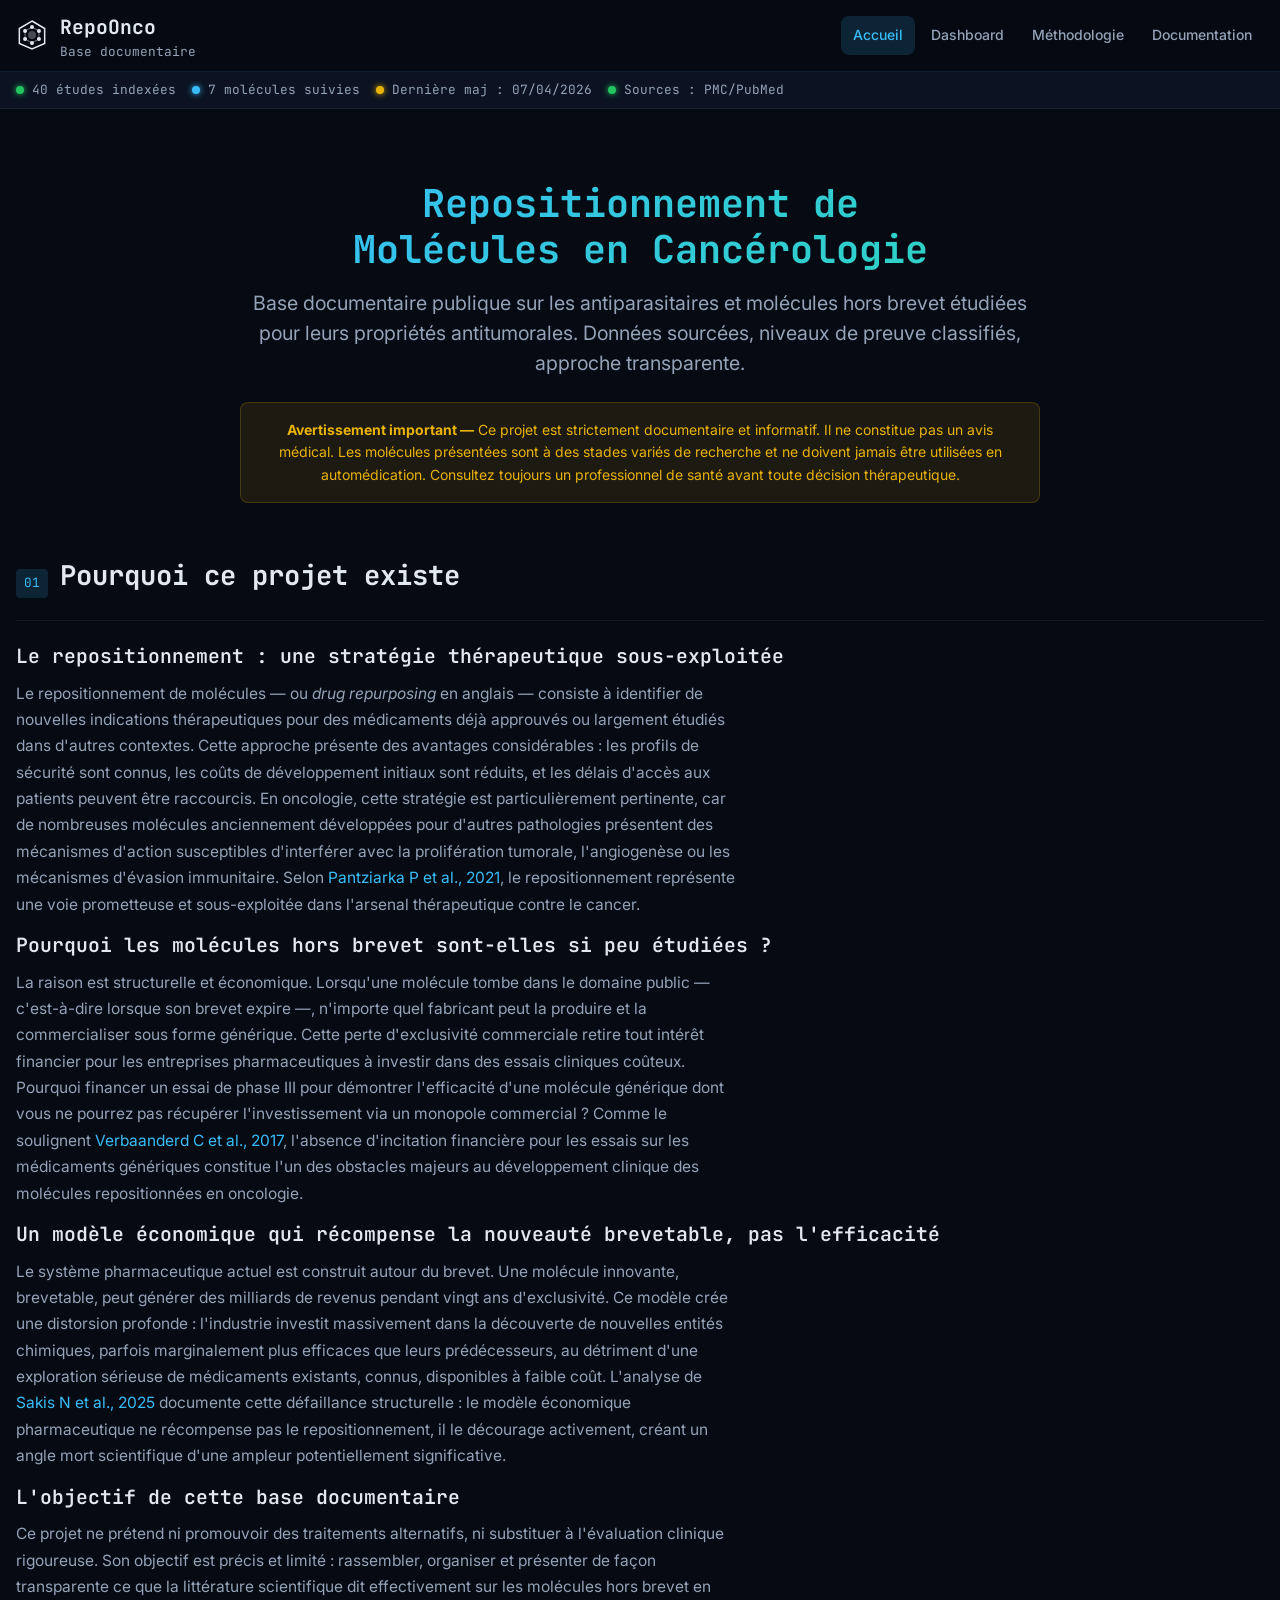
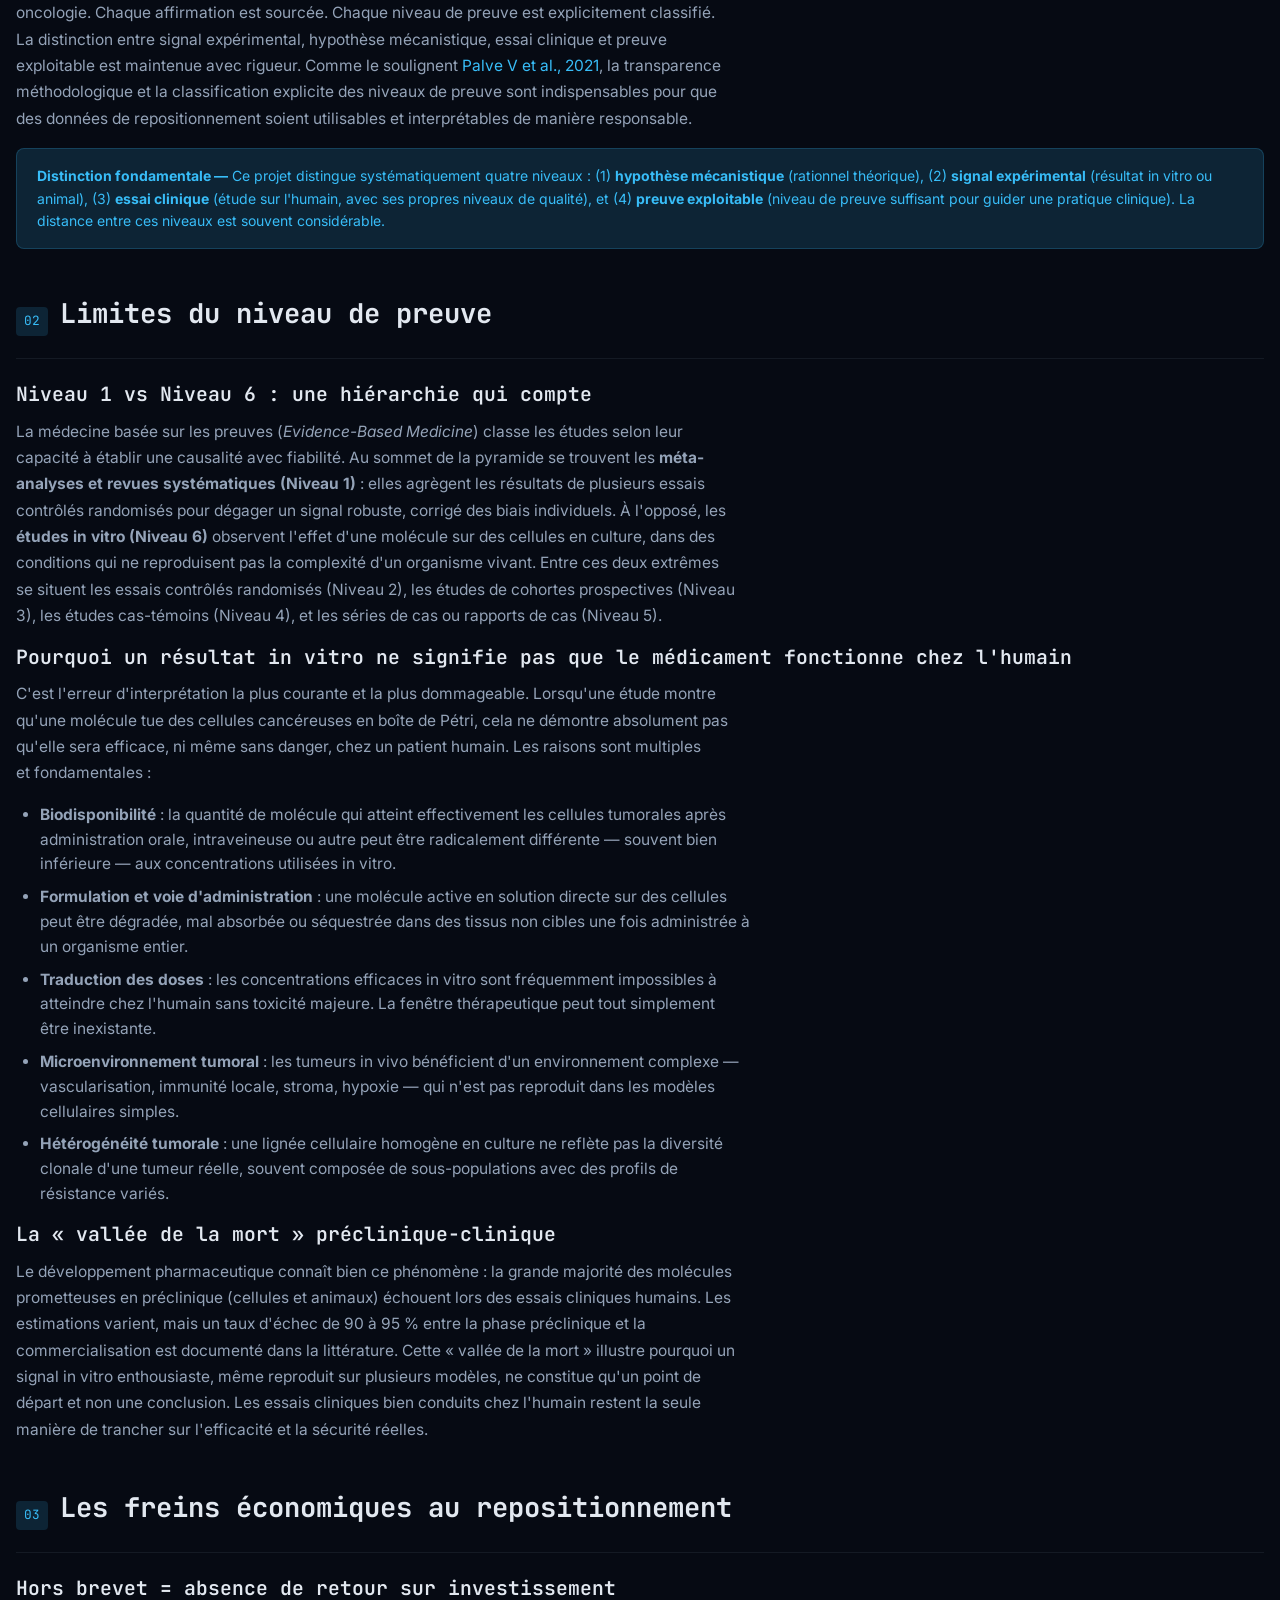
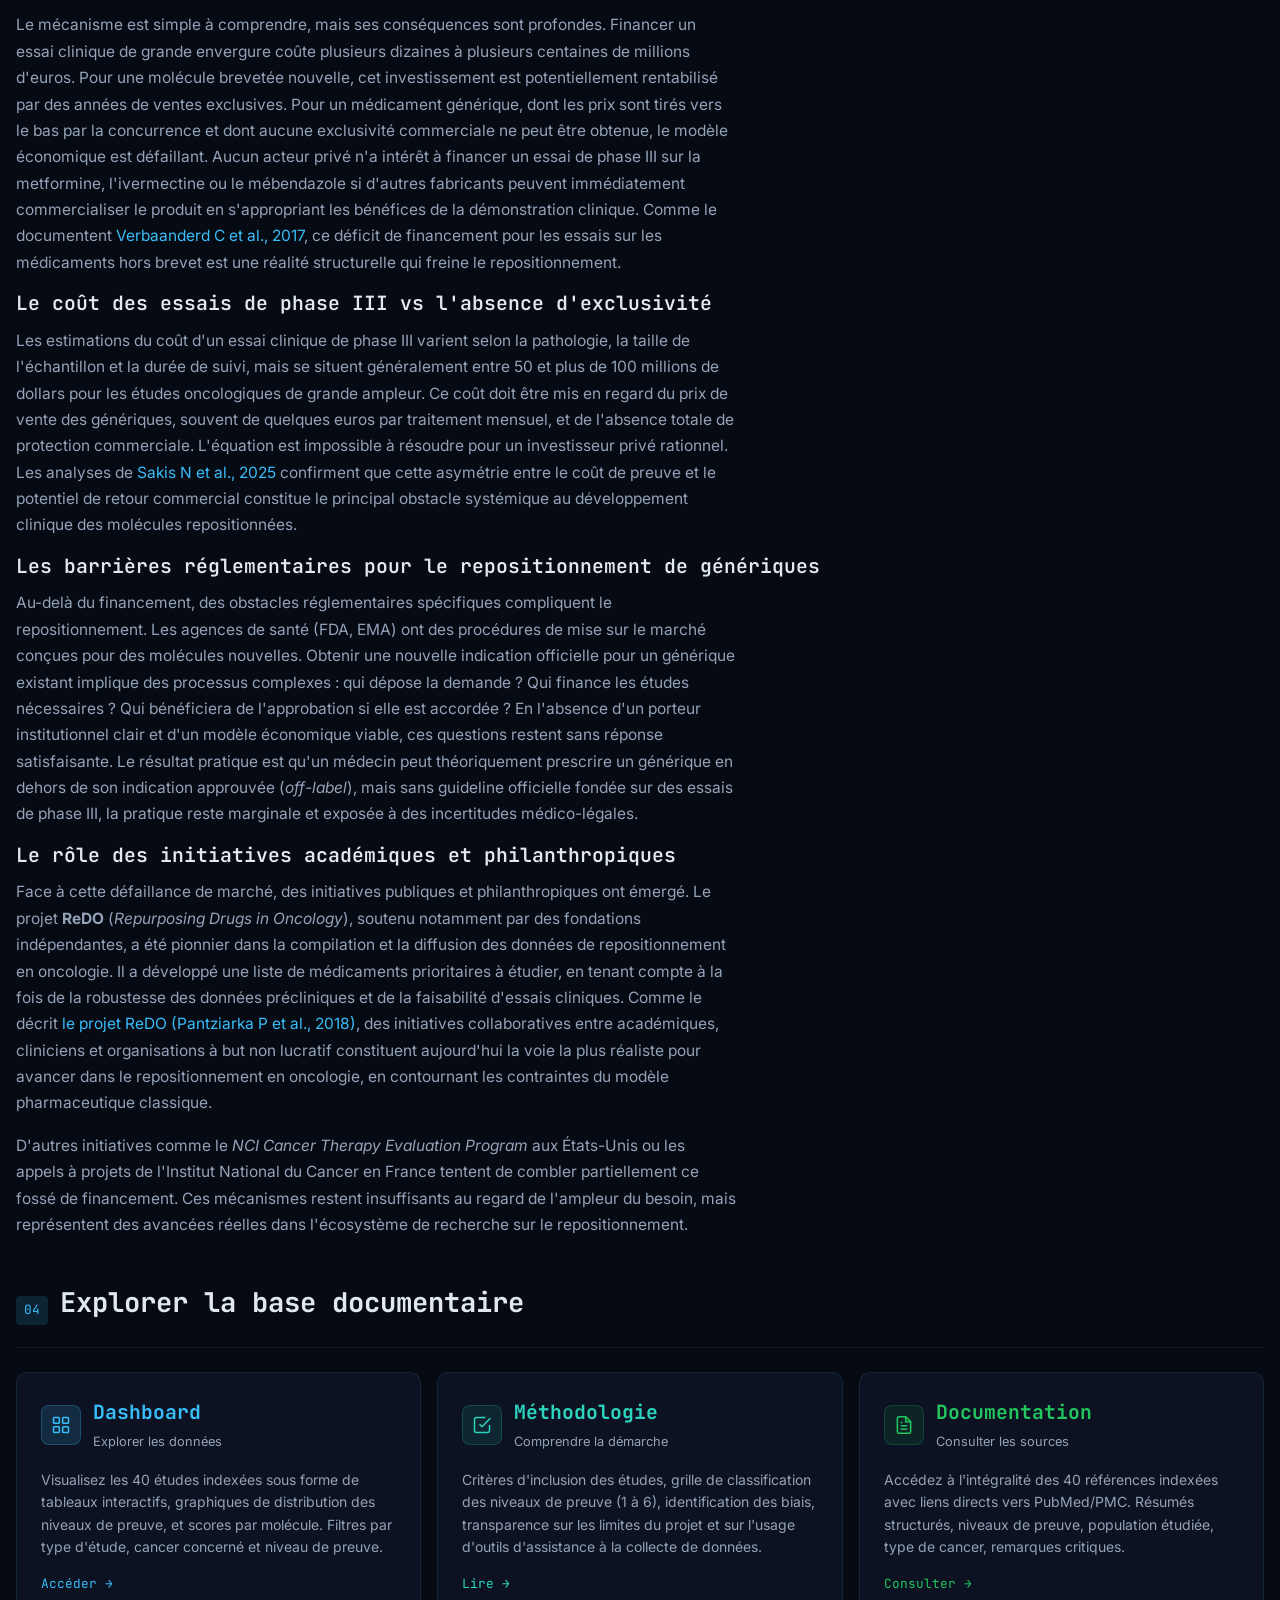
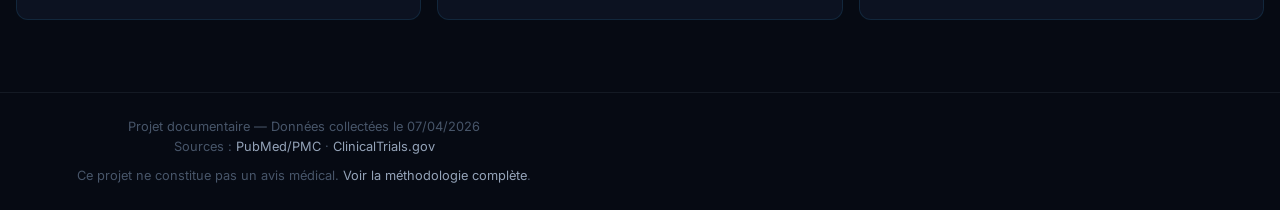
==== index.html @ 8868d4cf "v1.0.0 - Premier déploiement dashboard RepoOnco" ====
<!DOCTYPE html>
<html lang="fr" data-theme="dark">
<head>
  <meta charset="UTF-8" />
  <meta name="viewport" content="width=device-width, initial-scale=1.0" />
  <meta name="description" content="Base documentaire publique sur le repositionnement de molécules en cancérologie. Antiparasitaires et molécules hors brevet étudiées pour leurs propriétés antitumorales. Données sourcées, niveaux de preuve classifiés." />
  <meta name="robots" content="index, follow" />
  <title>RepoOnco — Repositionnement de Molécules en Cancérologie</title>
  <link rel="icon" type="image/svg+xml" href="./assets/img/favicon.svg">
    <link rel="stylesheet" href="./assets/css/style.css" />
</head>
<body>
<div class="site-wrapper">

  <!-- ============================================================
       HEADER
  ============================================================ -->
  <header class="site-header">
    <div class="header-inner">
      <a href="./index.html" class="site-logo">
        <!-- SVG logo: molecule/hexagon icon -->
        <svg width="32" height="32" viewBox="0 0 32 32" fill="none" xmlns="http://www.w3.org/2000/svg" aria-label="Logo Étude Repositionnement">
          <path d="M16 2L28.66 9.5V24.5L16 30L3.34 24.5V9.5L16 2Z" stroke="currentColor" stroke-width="1.5" fill="none"/>
          <circle cx="16" cy="16" r="4" fill="currentColor" opacity="0.3"/>
          <circle cx="16" cy="8" r="2" fill="currentColor"/>
          <circle cx="22.93" cy="12" r="2" fill="currentColor"/>
          <circle cx="22.93" cy="20" r="2" fill="currentColor"/>
          <circle cx="16" cy="24" r="2" fill="currentColor"/>
          <circle cx="9.07" cy="20" r="2" fill="currentColor"/>
          <circle cx="9.07" cy="12" r="2" fill="currentColor"/>
          <line x1="16" y1="8" x2="22.93" y2="12" stroke="currentColor" stroke-width="1" opacity="0.5"/>
          <line x1="22.93" y1="12" x2="22.93" y2="20" stroke="currentColor" stroke-width="1" opacity="0.5"/>
          <line x1="22.93" y1="20" x2="16" y2="24" stroke="currentColor" stroke-width="1" opacity="0.5"/>
          <line x1="16" y1="24" x2="9.07" y2="20" stroke="currentColor" stroke-width="1" opacity="0.5"/>
          <line x1="9.07" y1="20" x2="9.07" y2="12" stroke="currentColor" stroke-width="1" opacity="0.5"/>
          <line x1="9.07" y1="12" x2="16" y2="8" stroke="currentColor" stroke-width="1" opacity="0.5"/>
        </svg>
        <span>RepoOnco<span class="logo-sub">Base documentaire</span></span>
      </a>
      <button class="nav-toggle" aria-label="Menu" onclick="document.querySelector('.nav-links').classList.toggle('open')">
        <svg width="24" height="24" viewBox="0 0 24 24" fill="none" stroke="currentColor" stroke-width="2"><path d="M3 12h18M3 6h18M3 18h18"/></svg>
      </button>
      <nav>
        <ul class="nav-links">
          <li><a href="./index.html" class="active">Accueil</a></li>
          <li><a href="./dashboard.html">Dashboard</a></li>
          <li><a href="./methode.html">Méthodologie</a></li>
          <li><a href="./documentation.html">Documentation</a></li>
        </ul>
      </nav>
    </div>
  </header>

  <!-- ============================================================
       STATUS BAR
  ============================================================ -->
  <div class="status-bar">
    <div class="status-item"><span class="status-dot green"></span> 40 études indexées</div>
    <div class="status-item"><span class="status-dot blue"></span> 7 molécules suivies</div>
    <div class="status-item"><span class="status-dot yellow"></span> Dernière maj : 07/04/2026</div>
    <div class="status-item"><span class="status-dot green"></span> Sources : PMC/PubMed</div>
  </div>

  <!-- ============================================================
       MAIN CONTENT
  ============================================================ -->
  <main class="main-content">

    <!-- HERO SECTION -->
    <section class="intro-hero">
      <h1>Repositionnement de Molécules en Cancérologie</h1>
      <p class="subtitle">
        Base documentaire publique sur les antiparasitaires et molécules hors brevet étudiées pour leurs propriétés antitumorales. Données sourcées, niveaux de preuve classifiés, approche transparente.
      </p>

      <div class="alert-box warning">
        <strong>Avertissement important —</strong> Ce projet est strictement documentaire et informatif. Il ne constitue pas un avis médical. Les molécules présentées sont à des stades variés de recherche et ne doivent jamais être utilisées en automédication. Consultez toujours un professionnel de santé avant toute décision thérapeutique.
      </div>
    </section>

    <!-- ============================================================
         SECTION 1 — Pourquoi ce projet existe
    ============================================================ -->
    <section class="content-section" id="pourquoi">
      <div class="section-header">
        <span class="section-tag">01</span>
        <h2>Pourquoi ce projet existe</h2>
      </div>

      <h3>Le repositionnement : une stratégie thérapeutique sous-exploitée</h3>
      <p>
        Le repositionnement de molécules — ou <em>drug repurposing</em> en anglais — consiste à identifier de nouvelles indications thérapeutiques pour des médicaments déjà approuvés ou largement étudiés dans d'autres contextes. Cette approche présente des avantages considérables&nbsp;: les profils de sécurité sont connus, les coûts de développement initiaux sont réduits, et les délais d'accès aux patients peuvent être raccourcis. En oncologie, cette stratégie est particulièrement pertinente, car de nombreuses molécules anciennement développées pour d'autres pathologies présentent des mécanismes d'action susceptibles d'interférer avec la prolifération tumorale, l'angiogenèse ou les mécanismes d'évasion immunitaire. Selon <a href="https://pubmed.ncbi.nlm.nih.gov/31982510/" target="_blank" rel="noopener noreferrer">Pantziarka P et al., 2021</a>, le repositionnement représente une voie prometteuse et sous-exploitée dans l'arsenal thérapeutique contre le cancer.
      </p>

      <h3>Pourquoi les molécules hors brevet sont-elles si peu étudiées ?</h3>
      <p>
        La raison est structurelle et économique. Lorsqu'une molécule tombe dans le domaine public — c'est-à-dire lorsque son brevet expire —, n'importe quel fabricant peut la produire et la commercialiser sous forme générique. Cette perte d'exclusivité commerciale retire tout intérêt financier pour les entreprises pharmaceutiques à investir dans des essais cliniques coûteux. Pourquoi financer un essai de phase III pour démontrer l'efficacité d'une molécule générique dont vous ne pourrez pas récupérer l'investissement via un monopole commercial&nbsp;? Comme le soulignent <a href="https://pubmed.ncbi.nlm.nih.gov/28780930/" target="_blank" rel="noopener noreferrer">Verbaanderd C et al., 2017</a>, l'absence d'incitation financière pour les essais sur les médicaments génériques constitue l'un des obstacles majeurs au développement clinique des molécules repositionnées en oncologie.
      </p>

      <h3>Un modèle économique qui récompense la nouveauté brevetable, pas l'efficacité</h3>
      <p>
        Le système pharmaceutique actuel est construit autour du brevet. Une molécule innovante, brevetable, peut générer des milliards de revenus pendant vingt ans d'exclusivité. Ce modèle crée une distorsion profonde&nbsp;: l'industrie investit massivement dans la découverte de nouvelles entités chimiques, parfois marginalement plus efficaces que leurs prédécesseurs, au détriment d'une exploration sérieuse de médicaments existants, connus, disponibles à faible coût. L'analyse de <a href="https://pubmed.ncbi.nlm.nih.gov/40842013/" target="_blank" rel="noopener noreferrer">Sakis N et al., 2025</a> documente cette défaillance structurelle&nbsp;: le modèle économique pharmaceutique ne récompense pas le repositionnement, il le décourage activement, créant un angle mort scientifique d'une ampleur potentiellement significative.
      </p>

      <h3>L'objectif de cette base documentaire</h3>
      <p>
        Ce projet ne prétend ni promouvoir des traitements alternatifs, ni substituer à l'évaluation clinique rigoureuse. Son objectif est précis et limité&nbsp;: rassembler, organiser et présenter de façon transparente ce que la littérature scientifique dit effectivement sur les molécules hors brevet en oncologie. Chaque affirmation est sourcée. Chaque niveau de preuve est explicitement classifié. La distinction entre signal expérimental, hypothèse mécanistique, essai clinique et preuve exploitable est maintenue avec rigueur. Comme le soulignent <a href="https://pubmed.ncbi.nlm.nih.gov/32044472/" target="_blank" rel="noopener noreferrer">Palve V et al., 2021</a>, la transparence méthodologique et la classification explicite des niveaux de preuve sont indispensables pour que des données de repositionnement soient utilisables et interprétables de manière responsable.
      </p>

      <div class="alert-box info">
        <strong>Distinction fondamentale —</strong> Ce projet distingue systématiquement quatre niveaux&nbsp;: (1) <strong>hypothèse mécanistique</strong> (rationnel théorique), (2) <strong>signal expérimental</strong> (résultat in vitro ou animal), (3) <strong>essai clinique</strong> (étude sur l'humain, avec ses propres niveaux de qualité), et (4) <strong>preuve exploitable</strong> (niveau de preuve suffisant pour guider une pratique clinique). La distance entre ces niveaux est souvent considérable.
      </div>
    </section>

    <!-- ============================================================
         SECTION 2 — Limites du niveau de preuve
    ============================================================ -->
    <section class="content-section" id="niveaux-preuve">
      <div class="section-header">
        <span class="section-tag">02</span>
        <h2>Limites du niveau de preuve</h2>
      </div>

      <h3>Niveau 1 vs Niveau 6 : une hiérarchie qui compte</h3>
      <p>
        La médecine basée sur les preuves (<em>Evidence-Based Medicine</em>) classe les études selon leur capacité à établir une causalité avec fiabilité. Au sommet de la pyramide se trouvent les <strong>méta-analyses et revues systématiques (Niveau 1)</strong>&nbsp;: elles agrègent les résultats de plusieurs essais contrôlés randomisés pour dégager un signal robuste, corrigé des biais individuels. À l'opposé, les <strong>études in vitro (Niveau 6)</strong> observent l'effet d'une molécule sur des cellules en culture, dans des conditions qui ne reproduisent pas la complexité d'un organisme vivant. Entre ces deux extrêmes se situent les essais contrôlés randomisés (Niveau 2), les études de cohortes prospectives (Niveau 3), les études cas-témoins (Niveau 4), et les séries de cas ou rapports de cas (Niveau 5).
      </p>

      <h3>Pourquoi un résultat in vitro ne signifie pas que le médicament fonctionne chez l'humain</h3>
      <p>
        C'est l'erreur d'interprétation la plus courante et la plus dommageable. Lorsqu'une étude montre qu'une molécule tue des cellules cancéreuses en boîte de Pétri, cela ne démontre absolument pas qu'elle sera efficace, ni même sans danger, chez un patient humain. Les raisons sont multiples et fondamentales&nbsp;:
      </p>
      <ul>
        <li><strong>Biodisponibilité</strong>&nbsp;: la quantité de molécule qui atteint effectivement les cellules tumorales après administration orale, intraveineuse ou autre peut être radicalement différente — souvent bien inférieure — aux concentrations utilisées in vitro.</li>
        <li><strong>Formulation et voie d'administration</strong>&nbsp;: une molécule active en solution directe sur des cellules peut être dégradée, mal absorbée ou séquestrée dans des tissus non cibles une fois administrée à un organisme entier.</li>
        <li><strong>Traduction des doses</strong>&nbsp;: les concentrations efficaces in vitro sont fréquemment impossibles à atteindre chez l'humain sans toxicité majeure. La fenêtre thérapeutique peut tout simplement être inexistante.</li>
        <li><strong>Microenvironnement tumoral</strong>&nbsp;: les tumeurs in vivo bénéficient d'un environnement complexe — vascularisation, immunité locale, stroma, hypoxie — qui n'est pas reproduit dans les modèles cellulaires simples.</li>
        <li><strong>Hétérogénéité tumorale</strong>&nbsp;: une lignée cellulaire homogène en culture ne reflète pas la diversité clonale d'une tumeur réelle, souvent composée de sous-populations avec des profils de résistance variés.</li>
      </ul>

      <h3>La « vallée de la mort » préclinique-clinique</h3>
      <p>
        Le développement pharmaceutique connaît bien ce phénomène&nbsp;: la grande majorité des molécules prometteuses en préclinique (cellules et animaux) échouent lors des essais cliniques humains. Les estimations varient, mais un taux d'échec de 90 à 95&nbsp;% entre la phase préclinique et la commercialisation est documenté dans la littérature. Cette « vallée de la mort » illustre pourquoi un signal in vitro enthousiaste, même reproduit sur plusieurs modèles, ne constitue qu'un point de départ et non une conclusion. Les essais cliniques bien conduits chez l'humain restent la seule manière de trancher sur l'efficacité et la sécurité réelles.
      </p>
    </section>

    <!-- ============================================================
         SECTION 3 — Freins économiques au repositionnement
    ============================================================ -->
    <section class="content-section" id="freins-economiques">
      <div class="section-header">
        <span class="section-tag">03</span>
        <h2>Les freins économiques au repositionnement</h2>
      </div>

      <h3>Hors brevet = absence de retour sur investissement</h3>
      <p>
        Le mécanisme est simple à comprendre, mais ses conséquences sont profondes. Financer un essai clinique de grande envergure coûte plusieurs dizaines à plusieurs centaines de millions d'euros. Pour une molécule brevetée nouvelle, cet investissement est potentiellement rentabilisé par des années de ventes exclusives. Pour un médicament générique, dont les prix sont tirés vers le bas par la concurrence et dont aucune exclusivité commerciale ne peut être obtenue, le modèle économique est défaillant. Aucun acteur privé n'a intérêt à financer un essai de phase III sur la metformine, l'ivermectine ou le mébendazole si d'autres fabricants peuvent immédiatement commercialiser le produit en s'appropriant les bénéfices de la démonstration clinique. Comme le documentent <a href="https://pubmed.ncbi.nlm.nih.gov/28780930/" target="_blank" rel="noopener noreferrer">Verbaanderd C et al., 2017</a>, ce déficit de financement pour les essais sur les médicaments hors brevet est une réalité structurelle qui freine le repositionnement.
      </p>

      <h3>Le coût des essais de phase III vs l'absence d'exclusivité</h3>
      <p>
        Les estimations du coût d'un essai clinique de phase III varient selon la pathologie, la taille de l'échantillon et la durée de suivi, mais se situent généralement entre 50 et plus de 100 millions de dollars pour les études oncologiques de grande ampleur. Ce coût doit être mis en regard du prix de vente des génériques, souvent de quelques euros par traitement mensuel, et de l'absence totale de protection commerciale. L'équation est impossible à résoudre pour un investisseur privé rationnel. Les analyses de <a href="https://pubmed.ncbi.nlm.nih.gov/40842013/" target="_blank" rel="noopener noreferrer">Sakis N et al., 2025</a> confirment que cette asymétrie entre le coût de preuve et le potentiel de retour commercial constitue le principal obstacle systémique au développement clinique des molécules repositionnées.
      </p>

      <h3>Les barrières réglementaires pour le repositionnement de génériques</h3>
      <p>
        Au-delà du financement, des obstacles réglementaires spécifiques compliquent le repositionnement. Les agences de santé (FDA, EMA) ont des procédures de mise sur le marché conçues pour des molécules nouvelles. Obtenir une nouvelle indication officielle pour un générique existant implique des processus complexes&nbsp;: qui dépose la demande&nbsp;? Qui finance les études nécessaires&nbsp;? Qui bénéficiera de l'approbation si elle est accordée&nbsp;? En l'absence d'un porteur institutionnel clair et d'un modèle économique viable, ces questions restent sans réponse satisfaisante. Le résultat pratique est qu'un médecin peut théoriquement prescrire un générique en dehors de son indication approuvée (<em>off-label</em>), mais sans guideline officielle fondée sur des essais de phase III, la pratique reste marginale et exposée à des incertitudes médico-légales.
      </p>

      <h3>Le rôle des initiatives académiques et philanthropiques</h3>
      <p>
        Face à cette défaillance de marché, des initiatives publiques et philanthropiques ont émergé. Le projet <strong>ReDO</strong> (<em>Repurposing Drugs in Oncology</em>), soutenu notamment par des fondations indépendantes, a été pionnier dans la compilation et la diffusion des données de repositionnement en oncologie. Il a développé une liste de médicaments prioritaires à étudier, en tenant compte à la fois de la robustesse des données précliniques et de la faisabilité d'essais cliniques. Comme le décrit <a href="https://pubmed.ncbi.nlm.nih.gov/29225688/" target="_blank" rel="noopener noreferrer">le projet ReDO (Pantziarka P et al., 2018)</a>, des initiatives collaboratives entre académiques, cliniciens et organisations à but non lucratif constituent aujourd'hui la voie la plus réaliste pour avancer dans le repositionnement en oncologie, en contournant les contraintes du modèle pharmaceutique classique.
      </p>

      <p>
        D'autres initiatives comme le <em>NCI Cancer Therapy Evaluation Program</em> aux États-Unis ou les appels à projets de l'Institut National du Cancer en France tentent de combler partiellement ce fossé de financement. Ces mécanismes restent insuffisants au regard de l'ampleur du besoin, mais représentent des avancées réelles dans l'écosystème de recherche sur le repositionnement.
      </p>
    </section>

    <!-- ============================================================
         SECTION 4 — Navigation cards
    ============================================================ -->
    <section class="content-section" id="navigation">
      <div class="section-header">
        <span class="section-tag">04</span>
        <h2>Explorer la base documentaire</h2>
      </div>

      <div class="card-grid">

        <!-- Card : Dashboard -->
        <a href="./dashboard.html" class="card" style="text-decoration: none; display: block;">
          <div style="display: flex; align-items: center; gap: var(--space-3); margin-bottom: var(--space-4);">
            <div style="width: 40px; height: 40px; border-radius: var(--radius-md); background: var(--color-primary-glow); border: 1px solid var(--color-border-strong); display: flex; align-items: center; justify-content: center; flex-shrink: 0;">
              <svg width="20" height="20" viewBox="0 0 24 24" fill="none" stroke="var(--color-primary)" stroke-width="1.8" aria-hidden="true">
                <rect x="3" y="3" width="7" height="7" rx="1"/><rect x="14" y="3" width="7" height="7" rx="1"/><rect x="3" y="14" width="7" height="7" rx="1"/><rect x="14" y="14" width="7" height="7" rx="1"/>
              </svg>
            </div>
            <div>
              <div class="mol-name text-primary" style="font-size: var(--text-lg);">Dashboard</div>
              <div class="mol-class">Explorer les données</div>
            </div>
          </div>
          <p style="color: var(--color-text-muted); font-size: var(--text-sm); line-height: 1.6; max-width: none;">
            Visualisez les 40 études indexées sous forme de tableaux interactifs, graphiques de distribution des niveaux de preuve, et scores par molécule. Filtres par type d'étude, cancer concerné et niveau de preuve.
          </p>
          <div style="margin-top: var(--space-4); font-family: var(--font-display); font-size: var(--text-xs); color: var(--color-primary);">
            Accéder →
          </div>
        </a>

        <!-- Card : Méthodologie -->
        <a href="./methode.html" class="card" style="text-decoration: none; display: block;">
          <div style="display: flex; align-items: center; gap: var(--space-3); margin-bottom: var(--space-4);">
            <div style="width: 40px; height: 40px; border-radius: var(--radius-md); background: var(--color-teal-bg); border: 1px solid rgba(45,212,191,0.2); display: flex; align-items: center; justify-content: center; flex-shrink: 0;">
              <svg width="20" height="20" viewBox="0 0 24 24" fill="none" stroke="var(--color-teal)" stroke-width="1.8" aria-hidden="true">
                <path d="M9 11l3 3L22 4"/><path d="M21 12v7a2 2 0 01-2 2H5a2 2 0 01-2-2V5a2 2 0 012-2h11"/>
              </svg>
            </div>
            <div>
              <div class="mol-name" style="font-size: var(--text-lg); color: var(--color-teal);">Méthodologie</div>
              <div class="mol-class">Comprendre la démarche</div>
            </div>
          </div>
          <p style="color: var(--color-text-muted); font-size: var(--text-sm); line-height: 1.6; max-width: none;">
            Critères d'inclusion des études, grille de classification des niveaux de preuve (1 à 6), identification des biais, transparence sur les limites du projet et sur l'usage d'outils d'assistance à la collecte de données.
          </p>
          <div style="margin-top: var(--space-4); font-family: var(--font-display); font-size: var(--text-xs); color: var(--color-teal);">
            Lire →
          </div>
        </a>

        <!-- Card : Documentation -->
        <a href="./documentation.html" class="card" style="text-decoration: none; display: block;">
          <div style="display: flex; align-items: center; gap: var(--space-3); margin-bottom: var(--space-4);">
            <div style="width: 40px; height: 40px; border-radius: var(--radius-md); background: var(--color-success-bg); border: 1px solid rgba(34,197,94,0.2); display: flex; align-items: center; justify-content: center; flex-shrink: 0;">
              <svg width="20" height="20" viewBox="0 0 24 24" fill="none" stroke="var(--color-success)" stroke-width="1.8" aria-hidden="true">
                <path d="M14 2H6a2 2 0 00-2 2v16a2 2 0 002 2h12a2 2 0 002-2V8z"/><polyline points="14 2 14 8 20 8"/><line x1="16" y1="13" x2="8" y2="13"/><line x1="16" y1="17" x2="8" y2="17"/><polyline points="10 9 9 9 8 9"/>
              </svg>
            </div>
            <div>
              <div class="mol-name" style="font-size: var(--text-lg); color: var(--color-success);">Documentation</div>
              <div class="mol-class">Consulter les sources</div>
            </div>
          </div>
          <p style="color: var(--color-text-muted); font-size: var(--text-sm); line-height: 1.6; max-width: none;">
            Accédez à l'intégralité des 40 références indexées avec liens directs vers PubMed/PMC. Résumés structurés, niveaux de preuve, population étudiée, type de cancer, remarques critiques.
          </p>
          <div style="margin-top: var(--space-4); font-family: var(--font-display); font-size: var(--text-xs); color: var(--color-success);">
            Consulter →
          </div>
        </a>

      </div>
    </section>

  </main>

  <!-- ============================================================
       FOOTER
  ============================================================ -->
  <footer class="site-footer">
    <p>Projet documentaire — Données collectées le 07/04/2026</p>
    <p>Sources : <a href="https://pubmed.ncbi.nlm.nih.gov/" target="_blank" rel="noopener noreferrer">PubMed/PMC</a> · <a href="https://clinicaltrials.gov/" target="_blank" rel="noopener noreferrer">ClinicalTrials.gov</a></p>
    <p style="margin-top: var(--space-2);">Ce projet ne constitue pas un avis médical. <a href="./methode.html">Voir la méthodologie complète</a>.</p>
  </footer>

</div><!-- /.site-wrapper -->
</body>
</html>
---- assets/css/style.css ----
/* ============================================================
   ÉTUDE REPOSITIONNEMENT — SOC/NOC Dashboard Theme
   Design: Dark infrastructure monitoring aesthetic
   ============================================================ */

/* --- Fonts --- */
@import url('https://fonts.googleapis.com/css2?family=JetBrains+Mono:wght@400;500;700&family=Inter:wght@300;400;500;600;700&display=swap');

/* --- Design Tokens --- */
:root {
  /* Typography */
  --font-display: 'JetBrains Mono', 'Courier New', monospace;
  --font-body: 'Inter', 'Helvetica Neue', sans-serif;
  --text-xs: clamp(0.7rem, 0.65rem + 0.25vw, 0.8rem);
  --text-sm: clamp(0.8rem, 0.75rem + 0.25vw, 0.875rem);
  --text-base: clamp(0.875rem, 0.85rem + 0.15vw, 1rem);
  --text-lg: clamp(1rem, 0.95rem + 0.35vw, 1.25rem);
  --text-xl: clamp(1.25rem, 1.1rem + 0.75vw, 1.75rem);
  --text-2xl: clamp(1.5rem, 1.2rem + 1.5vw, 2.5rem);

  /* Spacing (4px system) */
  --space-1: 0.25rem;
  --space-2: 0.5rem;
  --space-3: 0.75rem;
  --space-4: 1rem;
  --space-5: 1.25rem;
  --space-6: 1.5rem;
  --space-8: 2rem;
  --space-10: 2.5rem;
  --space-12: 3rem;
  --space-16: 4rem;
  --space-20: 5rem;

  /* SOC/NOC Colors */
  --color-bg: #060a13;
  --color-surface: #0c1221;
  --color-surface-2: #111a2e;
  --color-surface-3: #162033;
  --color-border: rgba(56, 189, 248, 0.12);
  --color-border-strong: rgba(56, 189, 248, 0.25);
  --color-divider: rgba(148, 163, 184, 0.1);

  /* Text */
  --color-text: #e2e8f0;
  --color-text-muted: #94a3b8;
  --color-text-faint: #475569;
  --color-text-inverse: #0f172a;

  /* Status Colors */
  --color-primary: #38bdf8;
  --color-primary-hover: #7dd3fc;
  --color-primary-glow: rgba(56, 189, 248, 0.15);
  --color-success: #22c55e;
  --color-success-bg: rgba(34, 197, 94, 0.1);
  --color-warning: #eab308;
  --color-warning-bg: rgba(234, 179, 8, 0.1);
  --color-danger: #ef4444;
  --color-danger-bg: rgba(239, 68, 68, 0.1);
  --color-orange: #f97316;
  --color-orange-bg: rgba(249, 115, 22, 0.1);
  --color-purple: #a78bfa;
  --color-purple-bg: rgba(167, 139, 250, 0.1);
  --color-teal: #2dd4bf;
  --color-teal-bg: rgba(45, 212, 191, 0.1);

  /* Radius */
  --radius-sm: 0.25rem;
  --radius-md: 0.5rem;
  --radius-lg: 0.75rem;

  /* Transitions */
  --transition: 180ms cubic-bezier(0.16, 1, 0.3, 1);

  /* Shadows */
  --shadow-sm: 0 1px 3px rgba(0,0,0,0.3);
  --shadow-md: 0 4px 12px rgba(0,0,0,0.4);
  --shadow-lg: 0 12px 32px rgba(0,0,0,0.5);
  --shadow-glow: 0 0 20px rgba(56, 189, 248, 0.08);

  /* Content widths */
  --content-narrow: 640px;
  --content-default: 960px;
  --content-wide: 1280px;
}

/* --- Reset --- */
*, *::before, *::after { box-sizing: border-box; margin: 0; padding: 0; }

html {
  -webkit-font-smoothing: antialiased;
  -moz-osx-font-smoothing: grayscale;
  text-rendering: optimizeLegibility;
  scroll-behavior: smooth;
  scroll-padding-top: var(--space-16);
}

body {
  min-height: 100dvh;
  line-height: 1.6;
  font-family: var(--font-body);
  font-size: var(--text-base);
  color: var(--color-text);
  background-color: var(--color-bg);
}

img, picture, video, canvas, svg { display: block; max-width: 100%; height: auto; }
input, button, textarea, select { font: inherit; color: inherit; }
h1, h2, h3, h4, h5, h6 { text-wrap: balance; line-height: 1.2; }
p, li, figcaption { text-wrap: pretty; max-width: 72ch; }
button { cursor: pointer; background: none; border: none; }
table { border-collapse: collapse; width: 100%; }
a { color: var(--color-primary); text-decoration: none; transition: color var(--transition); }
a:hover { color: var(--color-primary-hover); }

::selection {
  background: rgba(56, 189, 248, 0.25);
  color: var(--color-text);
}

:focus-visible {
  outline: 2px solid var(--color-primary);
  outline-offset: 3px;
  border-radius: var(--radius-sm);
}

@media (prefers-reduced-motion: reduce) {
  *, *::before, *::after {
    animation-duration: 0.01ms !important;
    transition-duration: 0.01ms !important;
    scroll-behavior: auto !important;
  }
}

/* --- Layout --- */
.site-wrapper {
  display: flex;
  flex-direction: column;
  min-height: 100dvh;
}

.main-content {
  flex: 1;
  padding: var(--space-6) var(--space-4);
  max-width: var(--content-wide);
  margin: 0 auto;
  width: 100%;
}

/* --- Header / Nav --- */
.site-header {
  position: sticky;
  top: 0;
  z-index: 100;
  background: rgba(6, 10, 19, 0.92);
  backdrop-filter: blur(12px);
  border-bottom: 1px solid var(--color-border);
  padding: var(--space-3) var(--space-4);
}

.header-inner {
  max-width: var(--content-wide);
  margin: 0 auto;
  display: flex;
  align-items: center;
  justify-content: space-between;
  gap: var(--space-4);
}

.site-logo {
  display: flex;
  align-items: center;
  gap: var(--space-3);
  font-family: var(--font-display);
  font-size: var(--text-lg);
  font-weight: 700;
  color: var(--color-text);
  text-decoration: none;
}

.site-logo svg { flex-shrink: 0; }

.site-logo .logo-sub {
  font-size: var(--text-xs);
  font-weight: 400;
  color: var(--color-text-muted);
  display: block;
  line-height: 1.2;
}

.nav-links {
  display: flex;
  gap: var(--space-1);
  list-style: none;
}

.nav-links a {
  display: flex;
  align-items: center;
  gap: var(--space-2);
  padding: var(--space-2) var(--space-3);
  border-radius: var(--radius-md);
  font-size: var(--text-sm);
  font-weight: 500;
  color: var(--color-text-muted);
  transition: all var(--transition);
  white-space: nowrap;
}

.nav-links a:hover,
.nav-links a.active {
  color: var(--color-text);
  background: var(--color-primary-glow);
}

.nav-links a.active {
  color: var(--color-primary);
}

/* Mobile nav */
.nav-toggle {
  display: none;
  padding: var(--space-2);
  color: var(--color-text-muted);
}

@media (max-width: 768px) {
  .nav-toggle { display: flex; }
  .nav-links {
    display: none;
    position: absolute;
    top: 100%;
    left: 0;
    right: 0;
    flex-direction: column;
    background: var(--color-surface);
    border-bottom: 1px solid var(--color-border);
    padding: var(--space-2);
  }
  .nav-links.open { display: flex; }
  .header-inner { flex-wrap: wrap; }
}

/* --- Status Bar --- */
.status-bar {
  display: flex;
  align-items: center;
  gap: var(--space-4);
  padding: var(--space-2) var(--space-4);
  background: var(--color-surface);
  border-bottom: 1px solid var(--color-divider);
  font-family: var(--font-display);
  font-size: var(--text-xs);
  color: var(--color-text-muted);
  overflow-x: auto;
}

.status-bar .status-item {
  display: flex;
  align-items: center;
  gap: var(--space-2);
  white-space: nowrap;
}

.status-dot {
  width: 8px;
  height: 8px;
  border-radius: 50%;
  flex-shrink: 0;
}

.status-dot.green { background: var(--color-success); box-shadow: 0 0 6px var(--color-success); }
.status-dot.yellow { background: var(--color-warning); box-shadow: 0 0 6px var(--color-warning); }
.status-dot.red { background: var(--color-danger); box-shadow: 0 0 6px var(--color-danger); }
.status-dot.blue { background: var(--color-primary); box-shadow: 0 0 6px var(--color-primary); }

/* --- KPI Cards --- */
.kpi-grid {
  display: grid;
  grid-template-columns: repeat(auto-fit, minmax(200px, 1fr));
  gap: var(--space-4);
  margin-bottom: var(--space-8);
}

.kpi-card {
  background: var(--color-surface);
  border: 1px solid var(--color-border);
  border-radius: var(--radius-lg);
  padding: var(--space-5);
  position: relative;
  overflow: hidden;
  transition: border-color var(--transition), box-shadow var(--transition);
}

.kpi-card:hover {
  border-color: var(--color-border-strong);
  box-shadow: var(--shadow-glow);
}

.kpi-label {
  font-size: var(--text-xs);
  font-weight: 500;
  color: var(--color-text-muted);
  text-transform: uppercase;
  letter-spacing: 0.05em;
  margin-bottom: var(--space-2);
}

.kpi-value {
  font-family: var(--font-display);
  font-size: var(--text-2xl);
  font-weight: 700;
  font-variant-numeric: tabular-nums lining-nums;
  line-height: 1;
  margin-bottom: var(--space-2);
}

.kpi-sub {
  font-size: var(--text-xs);
  color: var(--color-text-faint);
}

.kpi-card .kpi-icon {
  position: absolute;
  top: var(--space-4);
  right: var(--space-4);
  opacity: 0.15;
}

/* --- Section Headers --- */
.section-header {
  display: flex;
  align-items: center;
  gap: var(--space-3);
  margin-bottom: var(--space-6);
  padding-bottom: var(--space-3);
  border-bottom: 1px solid var(--color-divider);
}

.section-header h2 {
  font-family: var(--font-display);
  font-size: var(--text-lg);
  font-weight: 700;
  color: var(--color-text);
}

.section-header .section-tag {
  font-family: var(--font-display);
  font-size: var(--text-xs);
  color: var(--color-primary);
  background: var(--color-primary-glow);
  padding: var(--space-1) var(--space-2);
  border-radius: var(--radius-sm);
}

/* --- Cards --- */
.card {
  background: var(--color-surface);
  border: 1px solid var(--color-border);
  border-radius: var(--radius-lg);
  padding: var(--space-6);
  transition: border-color var(--transition), box-shadow var(--transition);
}

.card:hover {
  border-color: var(--color-border-strong);
  box-shadow: var(--shadow-glow);
}

.card-grid {
  display: grid;
  grid-template-columns: repeat(auto-fit, minmax(340px, 1fr));
  gap: var(--space-4);
}

/* --- Evidence Level Badges --- */
.evidence-badge {
  display: inline-flex;
  align-items: center;
  gap: var(--space-1);
  font-family: var(--font-display);
  font-size: var(--text-xs);
  font-weight: 600;
  padding: var(--space-1) var(--space-2);
  border-radius: var(--radius-sm);
}

.evidence-1 { color: var(--color-success); background: var(--color-success-bg); }
.evidence-2 { color: var(--color-teal); background: var(--color-teal-bg); }
.evidence-3 { color: var(--color-primary); background: var(--color-primary-glow); }
.evidence-4 { color: var(--color-warning); background: var(--color-warning-bg); }
.evidence-5 { color: var(--color-orange); background: var(--color-orange-bg); }
.evidence-6 { color: var(--color-danger); background: var(--color-danger-bg); }

/* --- Score Bar --- */
.score-bar-container {
  width: 100%;
  height: 6px;
  background: var(--color-surface-3);
  border-radius: 3px;
  overflow: hidden;
  margin: var(--space-2) 0;
}

.score-bar {
  height: 100%;
  border-radius: 3px;
  transition: width 0.8s cubic-bezier(0.16, 1, 0.3, 1);
}

.score-high { background: linear-gradient(90deg, var(--color-success), var(--color-teal)); }
.score-mid { background: linear-gradient(90deg, var(--color-warning), var(--color-orange)); }
.score-low { background: linear-gradient(90deg, var(--color-orange), var(--color-danger)); }

/* --- Chart Containers --- */
.chart-container {
  background: var(--color-surface);
  border: 1px solid var(--color-border);
  border-radius: var(--radius-lg);
  padding: var(--space-6);
}

.chart-title {
  font-family: var(--font-display);
  font-size: var(--text-sm);
  font-weight: 600;
  color: var(--color-text);
  margin-bottom: var(--space-4);
  display: flex;
  align-items: center;
  gap: var(--space-2);
}

.chart-wrapper {
  position: relative;
  width: 100%;
}

.charts-grid {
  display: grid;
  grid-template-columns: repeat(auto-fit, minmax(400px, 1fr));
  gap: var(--space-4);
  margin-bottom: var(--space-8);
}

@media (max-width: 480px) {
  .charts-grid { grid-template-columns: 1fr; }
}

/* --- Tables --- */
.data-table {
  width: 100%;
  font-size: var(--text-sm);
}

.data-table thead {
  position: sticky;
  top: 0;
  z-index: 10;
}

.data-table th {
  font-family: var(--font-display);
  font-size: var(--text-xs);
  font-weight: 600;
  color: var(--color-text-muted);
  text-transform: uppercase;
  letter-spacing: 0.05em;
  text-align: left;
  padding: var(--space-3) var(--space-4);
  background: var(--color-surface-2);
  border-bottom: 1px solid var(--color-border);
  white-space: nowrap;
}

.data-table td {
  padding: var(--space-3) var(--space-4);
  border-bottom: 1px solid var(--color-divider);
  vertical-align: top;
}

.data-table tbody tr {
  transition: background var(--transition);
}

.data-table tbody tr:hover {
  background: var(--color-surface-2);
}

/* --- Molecule Cards --- */
.mol-card {
  background: var(--color-surface);
  border: 1px solid var(--color-border);
  border-radius: var(--radius-lg);
  padding: var(--space-6);
  transition: all var(--transition);
}

.mol-card:hover {
  border-color: var(--color-border-strong);
  box-shadow: var(--shadow-glow);
  transform: translateY(-2px);
}

.mol-header {
  display: flex;
  align-items: flex-start;
  justify-content: space-between;
  gap: var(--space-3);
  margin-bottom: var(--space-4);
}

.mol-name {
  font-family: var(--font-display);
  font-size: var(--text-lg);
  font-weight: 700;
}

.mol-class {
  font-size: var(--text-xs);
  color: var(--color-text-muted);
  margin-top: var(--space-1);
}

.mol-score {
  font-family: var(--font-display);
  font-size: var(--text-xl);
  font-weight: 700;
  font-variant-numeric: tabular-nums;
}

.mol-meta {
  display: grid;
  grid-template-columns: 1fr 1fr;
  gap: var(--space-2) var(--space-4);
  margin-bottom: var(--space-4);
  font-size: var(--text-xs);
}

.mol-meta dt {
  color: var(--color-text-faint);
  text-transform: uppercase;
  letter-spacing: 0.04em;
}

.mol-meta dd {
  color: var(--color-text-muted);
  font-weight: 500;
}

.mol-mechanisms {
  display: flex;
  flex-wrap: wrap;
  gap: var(--space-1);
  margin-bottom: var(--space-4);
}

.mechanism-tag {
  font-size: var(--text-xs);
  padding: 2px var(--space-2);
  border-radius: var(--radius-sm);
  background: var(--color-surface-3);
  color: var(--color-text-muted);
  border: 1px solid var(--color-divider);
}

/* --- Filter Bar --- */
.filter-bar {
  display: flex;
  flex-wrap: wrap;
  gap: var(--space-2);
  margin-bottom: var(--space-6);
  padding: var(--space-3) var(--space-4);
  background: var(--color-surface);
  border: 1px solid var(--color-border);
  border-radius: var(--radius-md);
}

.filter-btn {
  font-family: var(--font-display);
  font-size: var(--text-xs);
  padding: var(--space-1) var(--space-3);
  border-radius: var(--radius-sm);
  color: var(--color-text-muted);
  background: transparent;
  border: 1px solid var(--color-divider);
  transition: all var(--transition);
  cursor: pointer;
}

.filter-btn:hover {
  color: var(--color-text);
  border-color: var(--color-border-strong);
}

.filter-btn.active {
  color: var(--color-primary);
  background: var(--color-primary-glow);
  border-color: var(--color-primary);
}

/* --- Intro / Content Sections --- */
.intro-hero {
  padding: var(--space-12) 0 var(--space-8);
  text-align: center;
  max-width: 800px;
  margin: 0 auto;
}

.intro-hero h1 {
  font-family: var(--font-display);
  font-size: var(--text-2xl);
  font-weight: 700;
  margin-bottom: var(--space-4);
  background: linear-gradient(135deg, var(--color-primary), var(--color-teal));
  -webkit-background-clip: text;
  -webkit-text-fill-color: transparent;
  background-clip: text;
}

.intro-hero .subtitle {
  font-size: var(--text-lg);
  color: var(--color-text-muted);
  line-height: 1.5;
  margin-bottom: var(--space-6);
}

.content-section {
  margin-bottom: var(--space-12);
}

.content-section h2 {
  font-family: var(--font-display);
  font-size: var(--text-xl);
  font-weight: 700;
  margin-bottom: var(--space-4);
  color: var(--color-text);
}

.content-section h3 {
  font-family: var(--font-display);
  font-size: var(--text-lg);
  font-weight: 600;
  margin-bottom: var(--space-3);
  color: var(--color-text);
}

.content-section p {
  color: var(--color-text-muted);
  margin-bottom: var(--space-4);
  line-height: 1.7;
}

.content-section ul, .content-section ol {
  color: var(--color-text-muted);
  padding-left: var(--space-6);
  margin-bottom: var(--space-4);
}

.content-section li {
  margin-bottom: var(--space-2);
  line-height: 1.6;
}

/* --- Alert Boxes --- */
.alert-box {
  padding: var(--space-4) var(--space-5);
  border-radius: var(--radius-md);
  margin-bottom: var(--space-6);
  font-size: var(--text-sm);
  line-height: 1.6;
}

.alert-box.warning {
  background: var(--color-warning-bg);
  border: 1px solid rgba(234, 179, 8, 0.2);
  color: var(--color-warning);
}

.alert-box.info {
  background: var(--color-primary-glow);
  border: 1px solid rgba(56, 189, 248, 0.2);
  color: var(--color-primary);
}

.alert-box.danger {
  background: var(--color-danger-bg);
  border: 1px solid rgba(239, 68, 68, 0.2);
  color: var(--color-danger);
}

.alert-box strong {
  font-weight: 700;
}

/* --- Footer --- */
.site-footer {
  border-top: 1px solid var(--color-divider);
  padding: var(--space-6) var(--space-4);
  text-align: center;
  font-size: var(--text-xs);
  color: var(--color-text-faint);
}

.site-footer a {
  color: var(--color-text-muted);
}

/* --- Utility --- */
.text-success { color: var(--color-success); }
.text-warning { color: var(--color-warning); }
.text-danger { color: var(--color-danger); }
.text-primary { color: var(--color-primary); }
.text-muted { color: var(--color-text-muted); }
.text-faint { color: var(--color-text-faint); }
.text-mono { font-family: var(--font-display); }
.text-center { text-align: center; }
.font-bold { font-weight: 700; }
.mb-4 { margin-bottom: var(--space-4); }
.mb-8 { margin-bottom: var(--space-8); }
.mt-4 { margin-top: var(--space-4); }
.mt-8 { margin-top: var(--space-8); }
.sr-only { position: absolute; width: 1px; height: 1px; padding: 0; margin: -1px; overflow: hidden; clip: rect(0,0,0,0); border: 0; }
.tabular-nums { font-variant-numeric: tabular-nums lining-nums; }

/* --- Scrollbar --- */
::-webkit-scrollbar { width: 6px; height: 6px; }
::-webkit-scrollbar-track { background: var(--color-bg); }
::-webkit-scrollbar-thumb { background: var(--color-surface-3); border-radius: 3px; }
::-webkit-scrollbar-thumb:hover { background: var(--color-text-faint); }

/* --- Print --- */
@media print {
  body { background: white; color: black; }
  .site-header, .status-bar, .nav-toggle, .site-footer { display: none; }
  .card, .kpi-card, .mol-card, .chart-container { border: 1px solid #ccc; box-shadow: none; background: white; }
  a { color: #333; }
  a[href]::after { content: " (" attr(href) ")"; font-size: 0.8em; color: #666; }
}
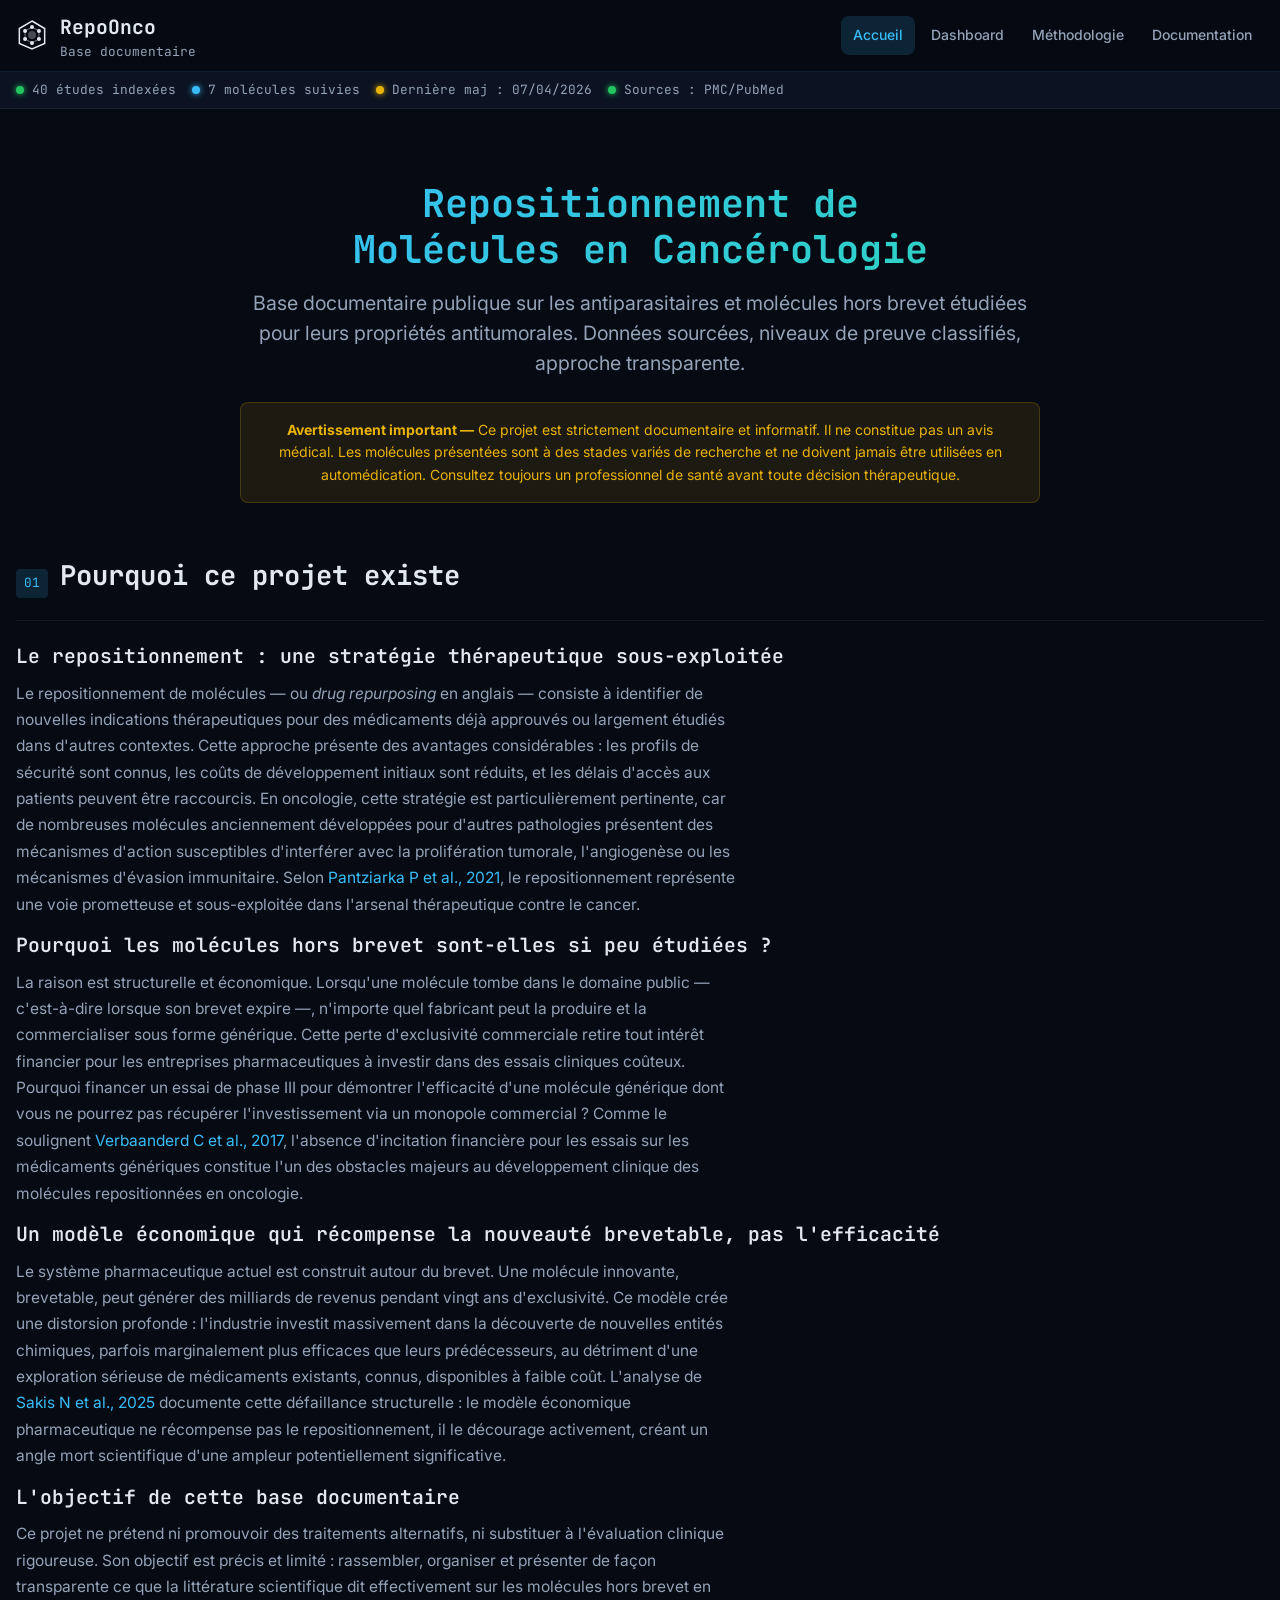
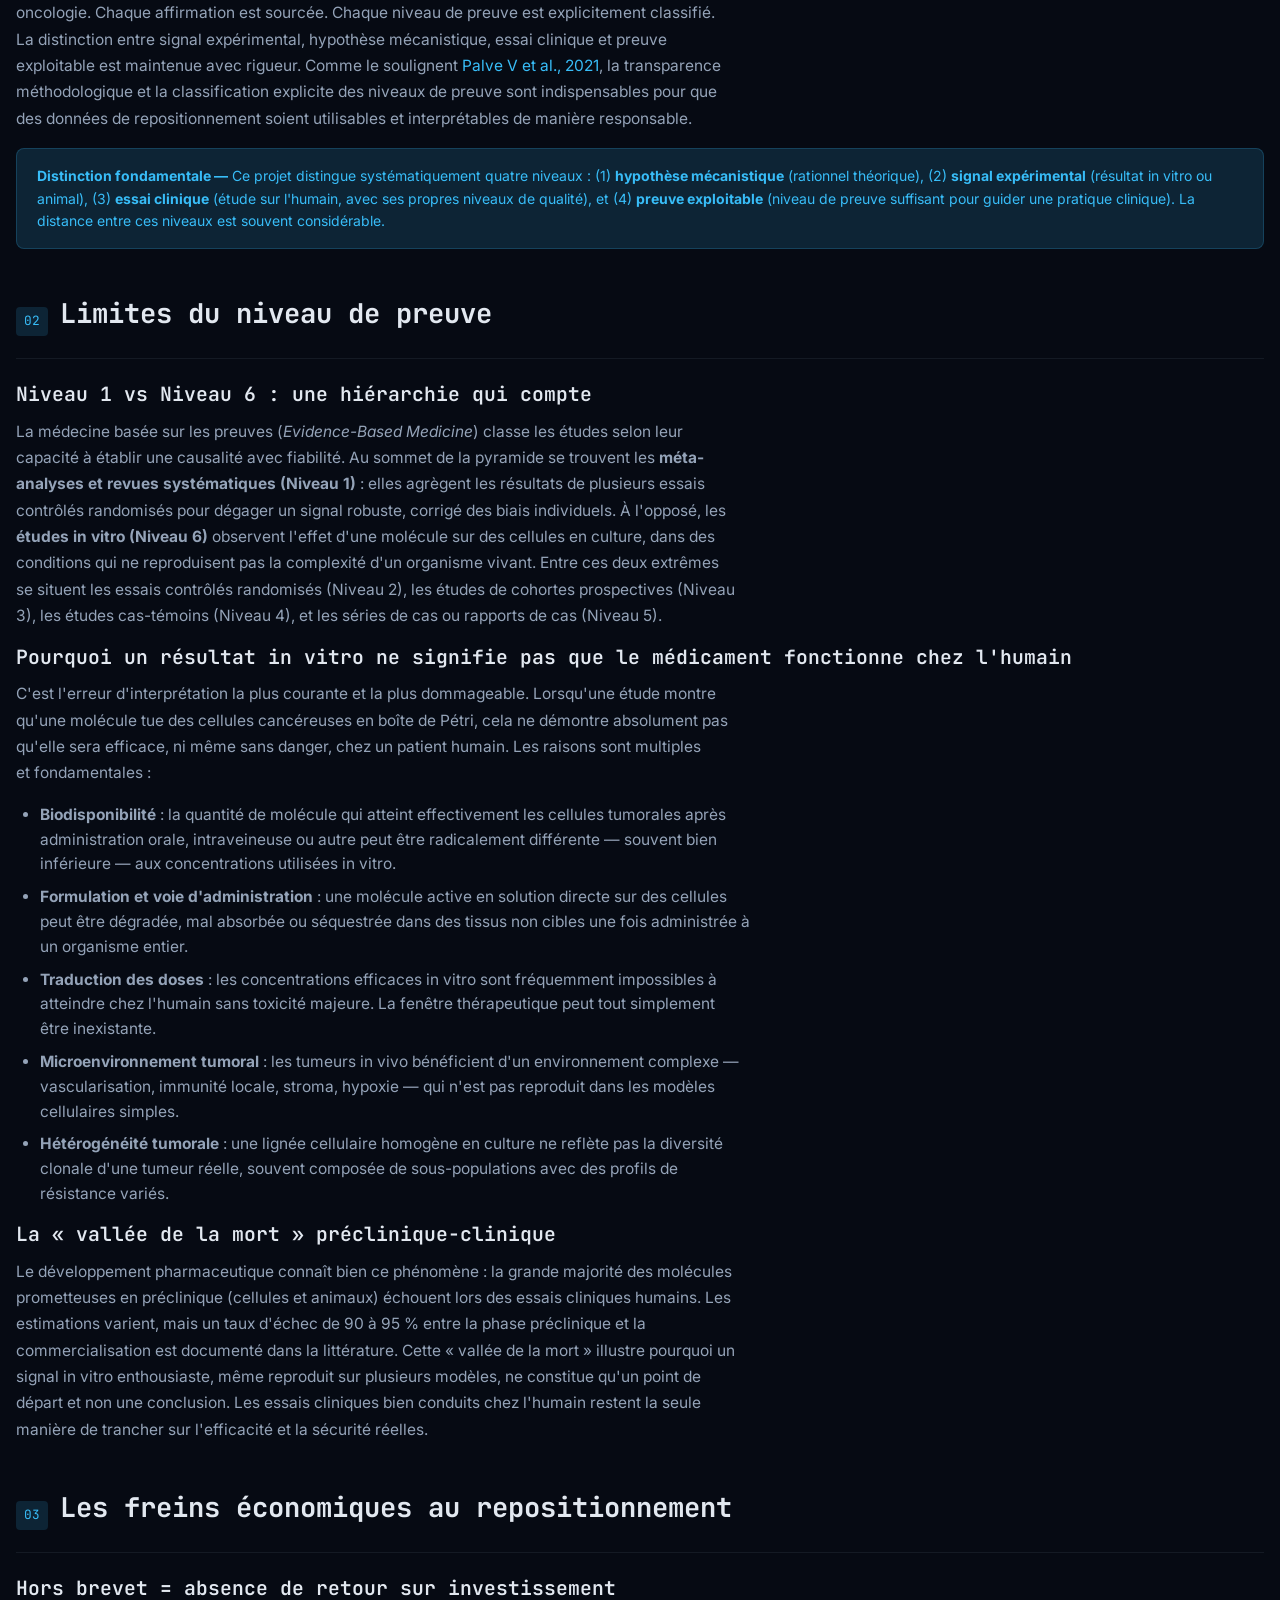
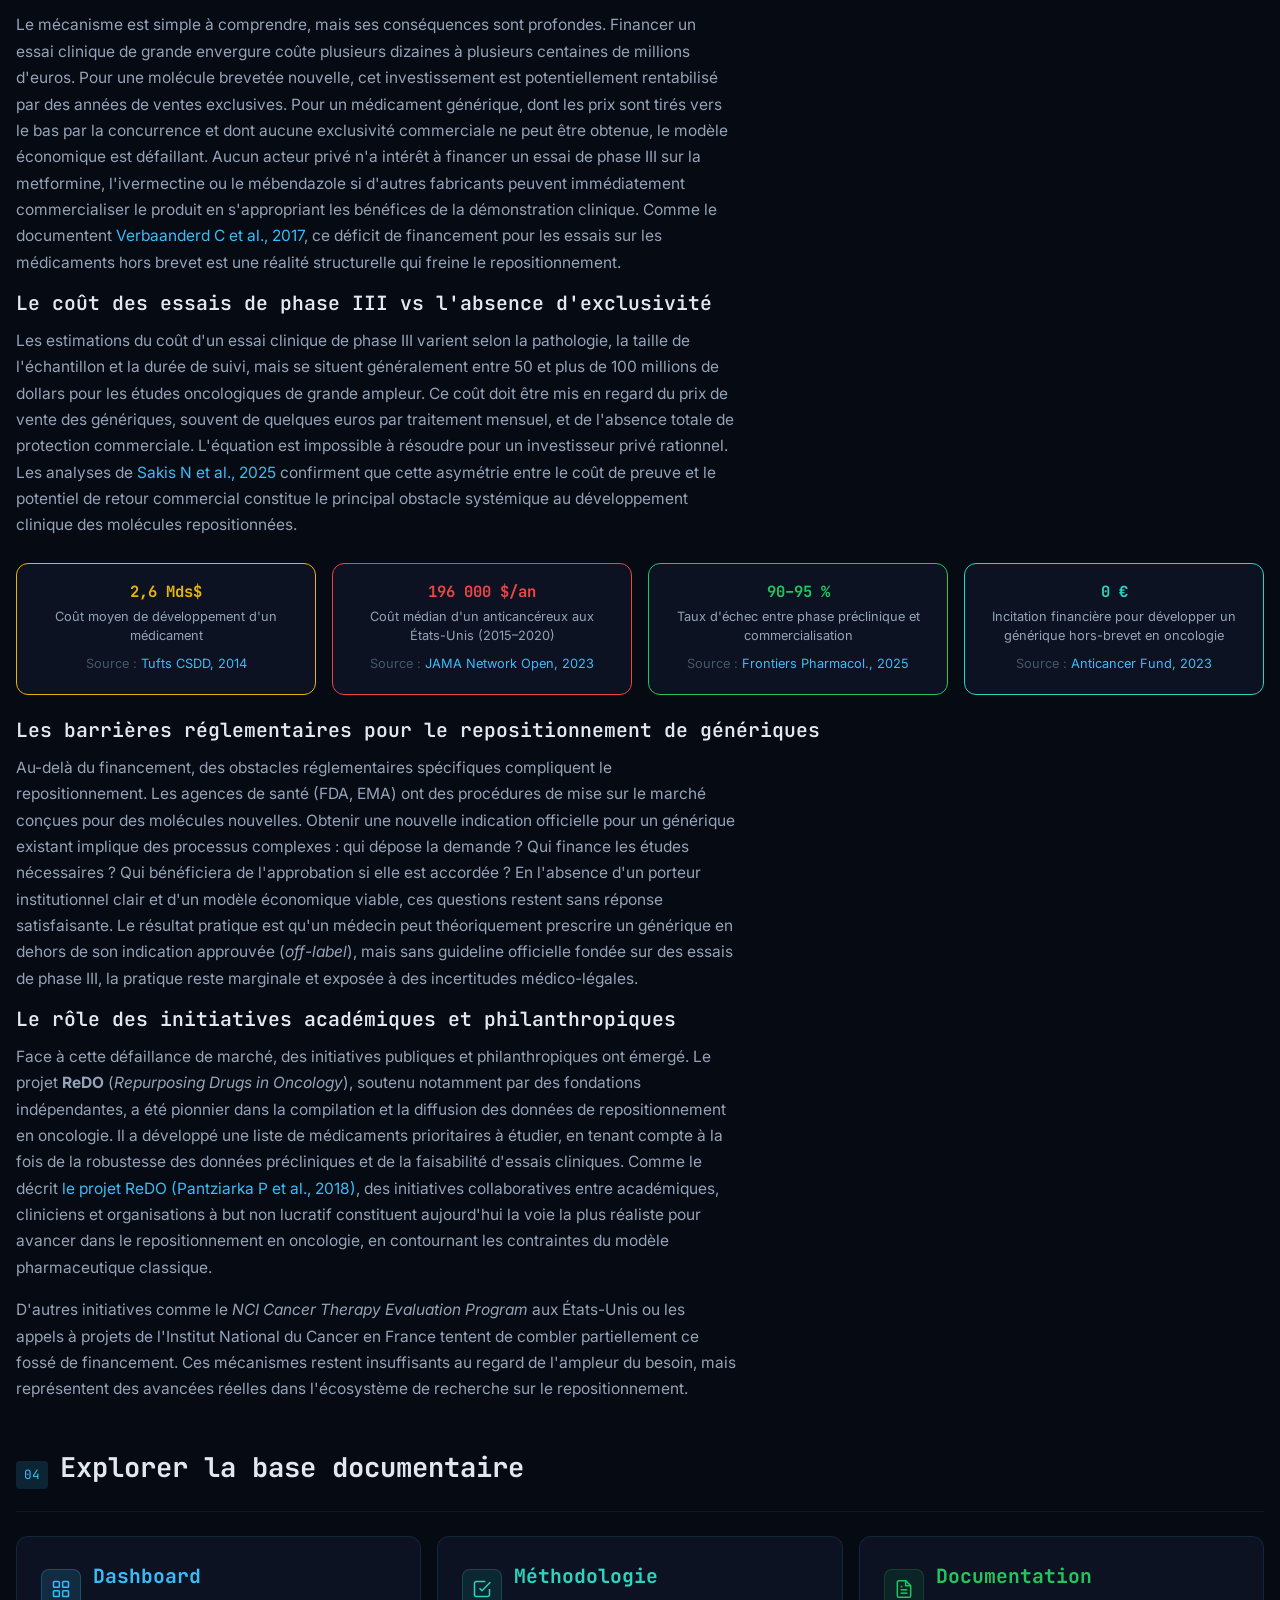
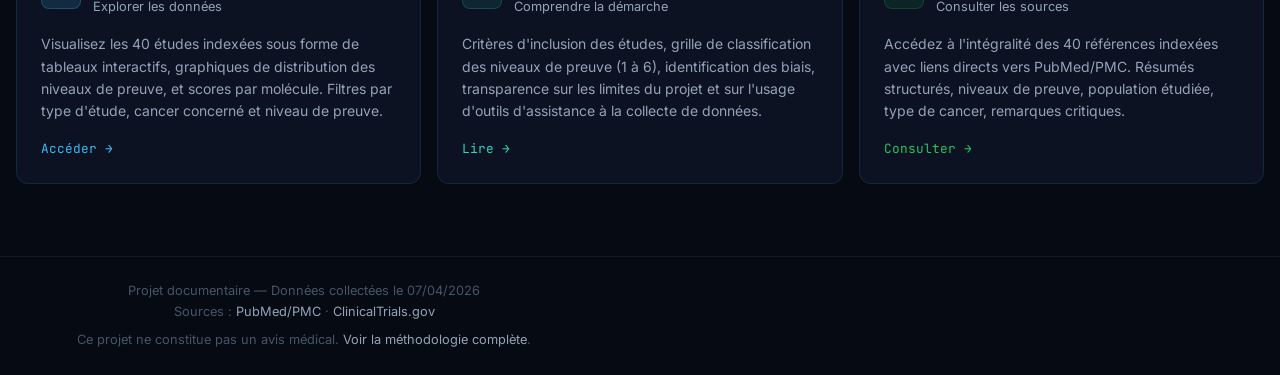
==== commit 224a5864: "v1.1.0 - Ajustements méthodologiques - sources.json : enrichissement 40 études (evidence_level_label" ====
--- a/index.html
+++ b/index.html
@@ -163,6 +163,30 @@
         Les estimations du coût d'un essai clinique de phase III varient selon la pathologie, la taille de l'échantillon et la durée de suivi, mais se situent généralement entre 50 et plus de 100 millions de dollars pour les études oncologiques de grande ampleur. Ce coût doit être mis en regard du prix de vente des génériques, souvent de quelques euros par traitement mensuel, et de l'absence totale de protection commerciale. L'équation est impossible à résoudre pour un investisseur privé rationnel. Les analyses de <a href="https://pubmed.ncbi.nlm.nih.gov/40842013/" target="_blank" rel="noopener noreferrer">Sakis N et al., 2025</a> confirment que cette asymétrie entre le coût de preuve et le potentiel de retour commercial constitue le principal obstacle systémique au développement clinique des molécules repositionnées.
       </p>
 
+      <!-- KPIs économiques pharma -->
+      <div style="display: grid; grid-template-columns: repeat(auto-fit, minmax(200px, 1fr)); gap: var(--space-4); margin: var(--space-6) 0;">
+        <div class="card" style="text-align: center; border-color: var(--color-warning); padding: var(--space-5);">
+          <div style="font-family: var(--font-display); font-size: var(--text-3xl); font-weight: 700; color: var(--color-warning); line-height: 1; margin-bottom: var(--space-2);">2,6 Mds$</div>
+          <div style="font-size: var(--text-xs); color: var(--color-text-muted); line-height: 1.5;">Coût moyen de développement d'un médicament</div>
+          <div style="font-size: var(--text-xs); color: var(--color-text-faint); margin-top: var(--space-2);">Source : <a href="https://www.scientificamerican.com/article/cost-to-develop-new-pharmaceutical-drug-now-exceeds-2-5b/" target="_blank" rel="noopener noreferrer">Tufts CSDD, 2014</a></div>
+        </div>
+        <div class="card" style="text-align: center; border-color: var(--color-danger); padding: var(--space-5);">
+          <div style="font-family: var(--font-display); font-size: var(--text-3xl); font-weight: 700; color: var(--color-danger); line-height: 1; margin-bottom: var(--space-2);">196 000 $/an</div>
+          <div style="font-size: var(--text-xs); color: var(--color-text-muted); line-height: 1.5;">Coût médian d'un anticancéreux aux États-Unis (2015–2020)</div>
+          <div style="font-size: var(--text-xs); color: var(--color-text-faint); margin-top: var(--space-2);">Source : <a href="https://pmc.ncbi.nlm.nih.gov/articles/PMC10714245/" target="_blank" rel="noopener noreferrer">JAMA Network Open, 2023</a></div>
+        </div>
+        <div class="card" style="text-align: center; border-color: var(--color-success); padding: var(--space-5);">
+          <div style="font-family: var(--font-display); font-size: var(--text-3xl); font-weight: 700; color: var(--color-success); line-height: 1; margin-bottom: var(--space-2);">90–95 %</div>
+          <div style="font-size: var(--text-xs); color: var(--color-text-muted); line-height: 1.5;">Taux d'échec entre phase préclinique et commercialisation</div>
+          <div style="font-size: var(--text-xs); color: var(--color-text-faint); margin-top: var(--space-2);">Source : <a href="https://pmc.ncbi.nlm.nih.gov/articles/PMC12592109/" target="_blank" rel="noopener noreferrer">Frontiers Pharmacol., 2025</a></div>
+        </div>
+        <div class="card" style="text-align: center; border-color: var(--color-teal); padding: var(--space-5);">
+          <div style="font-family: var(--font-display); font-size: var(--text-3xl); font-weight: 700; color: var(--color-teal); line-height: 1; margin-bottom: var(--space-2);">0 €</div>
+          <div style="font-size: var(--text-xs); color: var(--color-text-muted); line-height: 1.5;">Incitation financière pour développer un générique hors-brevet en oncologie</div>
+          <div style="font-size: var(--text-xs); color: var(--color-text-faint); margin-top: var(--space-2);">Source : <a href="https://www.anticancerfund.org/sites/default/files/2023-06/policy_paper_on_repurposing.pdf" target="_blank" rel="noopener noreferrer">Anticancer Fund, 2023</a></div>
+        </div>
+      </div>
+
       <h3>Les barrières réglementaires pour le repositionnement de génériques</h3>
       <p>
         Au-delà du financement, des obstacles réglementaires spécifiques compliquent le repositionnement. Les agences de santé (FDA, EMA) ont des procédures de mise sur le marché conçues pour des molécules nouvelles. Obtenir une nouvelle indication officielle pour un générique existant implique des processus complexes&nbsp;: qui dépose la demande&nbsp;? Qui finance les études nécessaires&nbsp;? Qui bénéficiera de l'approbation si elle est accordée&nbsp;? En l'absence d'un porteur institutionnel clair et d'un modèle économique viable, ces questions restent sans réponse satisfaisante. Le résultat pratique est qu'un médecin peut théoriquement prescrire un générique en dehors de son indication approuvée (<em>off-label</em>), mais sans guideline officielle fondée sur des essais de phase III, la pratique reste marginale et exposée à des incertitudes médico-légales.
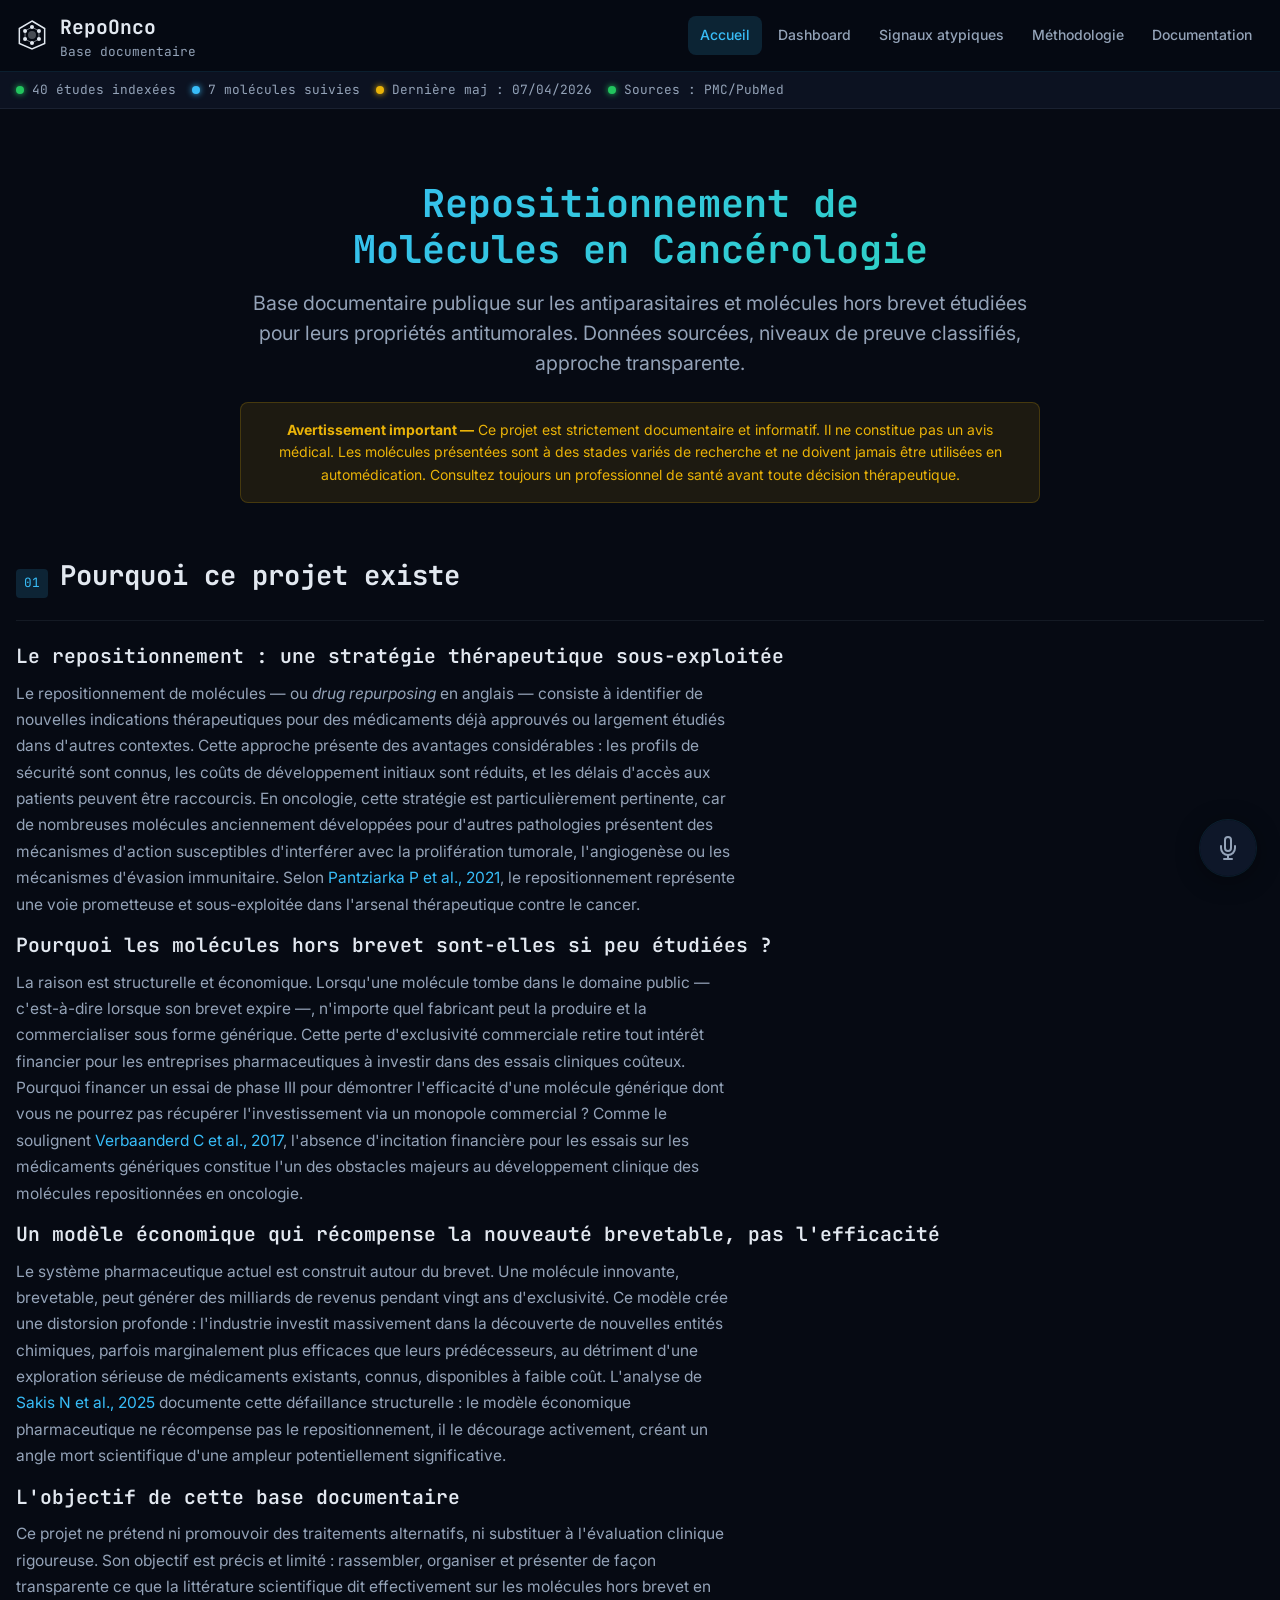
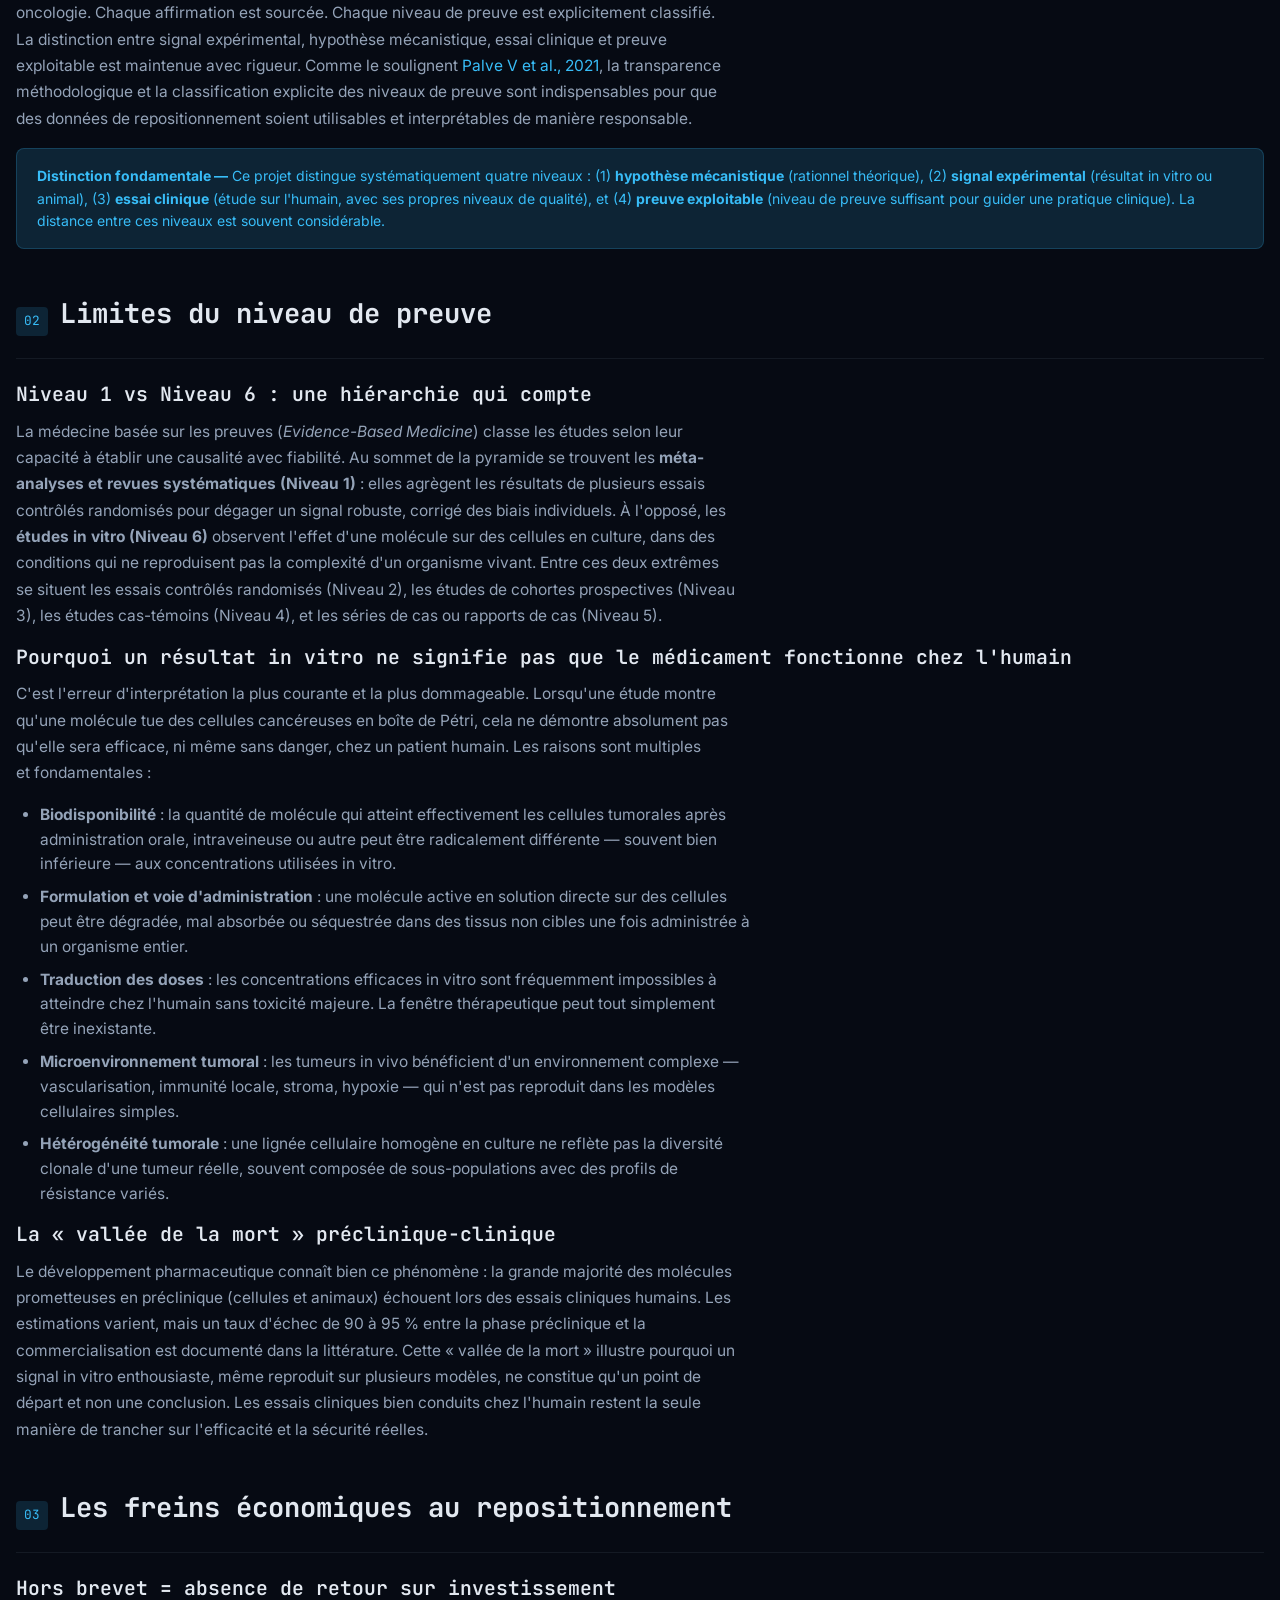
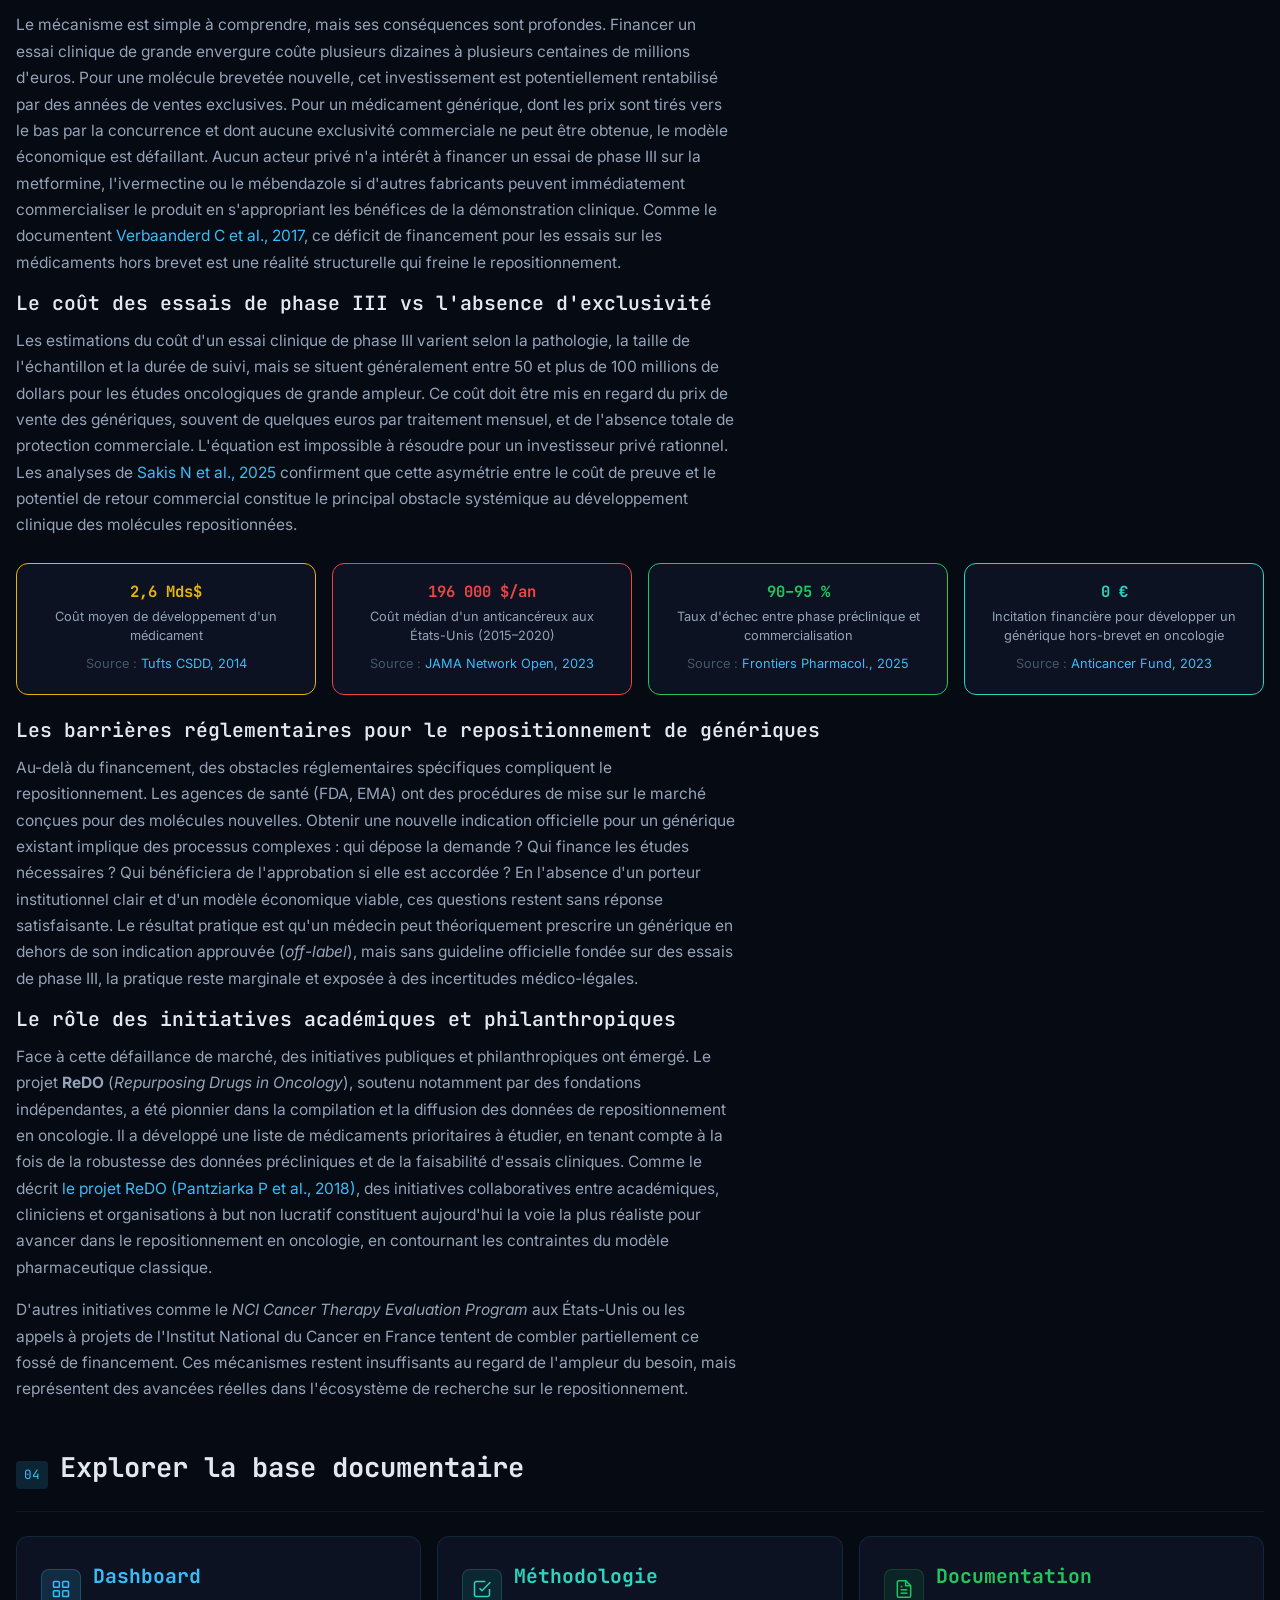
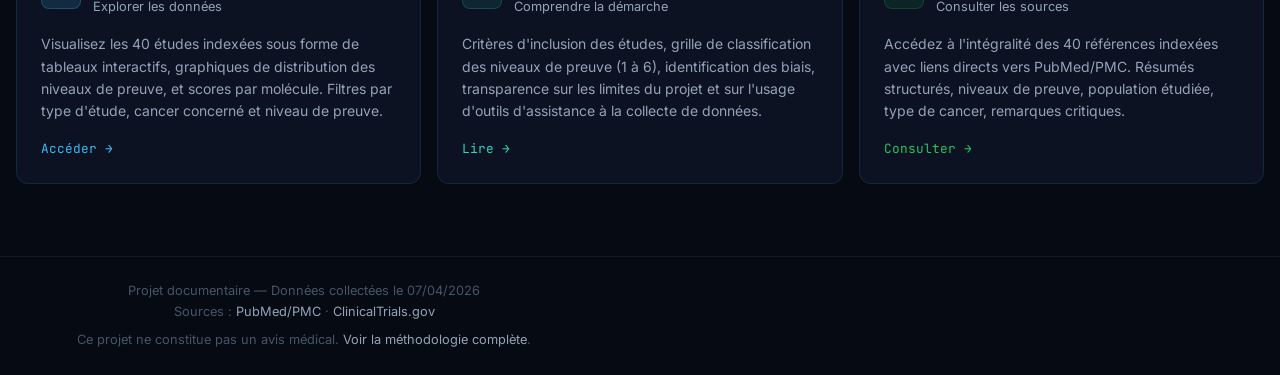
==== commit 52d50299: "v1.3.0 — TTS + Signaux atypiques + Grille risques Nouvelles fonctionnalités : - Module TTS (Web Spee" ====
--- a/index.html
+++ b/index.html
@@ -44,6 +44,7 @@
         <ul class="nav-links">
           <li><a href="./index.html" class="active">Accueil</a></li>
           <li><a href="./dashboard.html">Dashboard</a></li>
+          <li><a href="./signaux-atypiques.html">Signaux atypiques</a></li>
           <li><a href="./methode.html">Méthodologie</a></li>
           <li><a href="./documentation.html">Documentation</a></li>
         </ul>
@@ -291,5 +292,6 @@
   </footer>
 
 </div><!-- /.site-wrapper -->
+<script src="./assets/js/tts.js" defer></script>
 </body>
 </html>
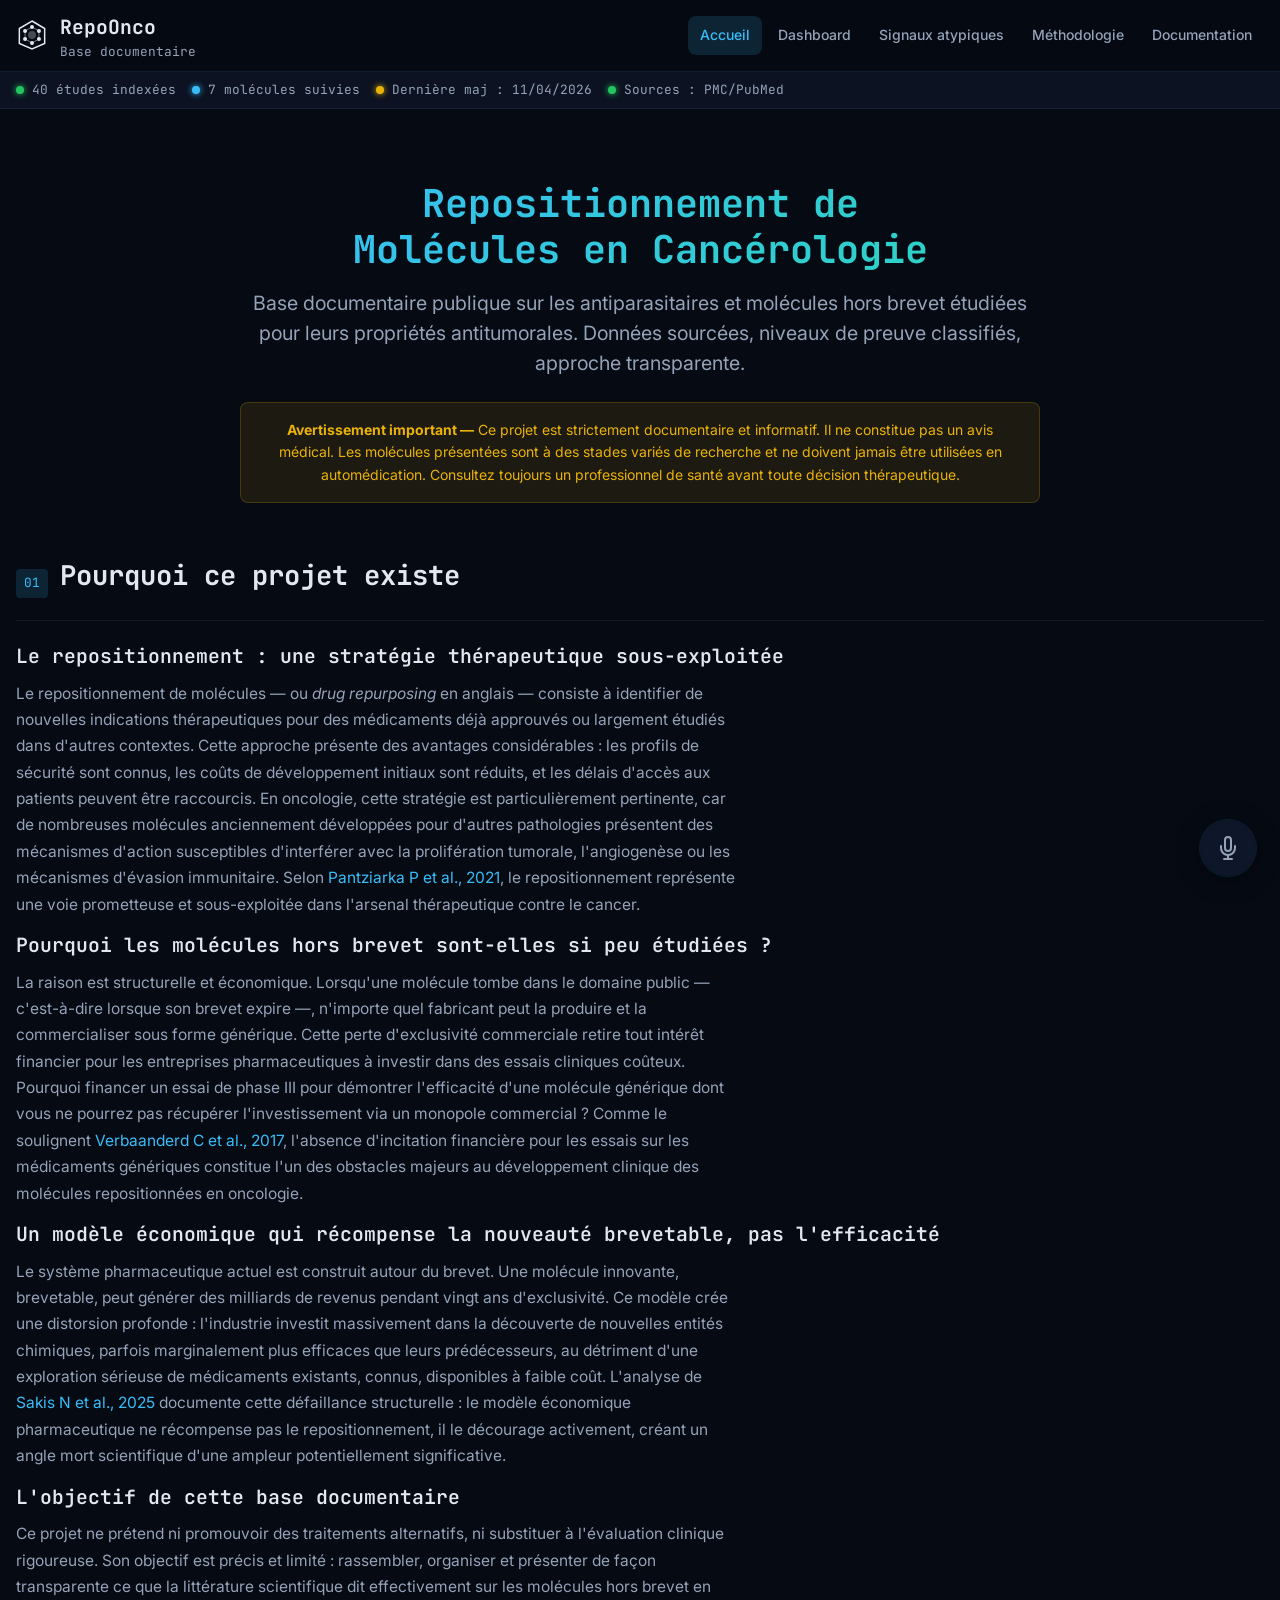
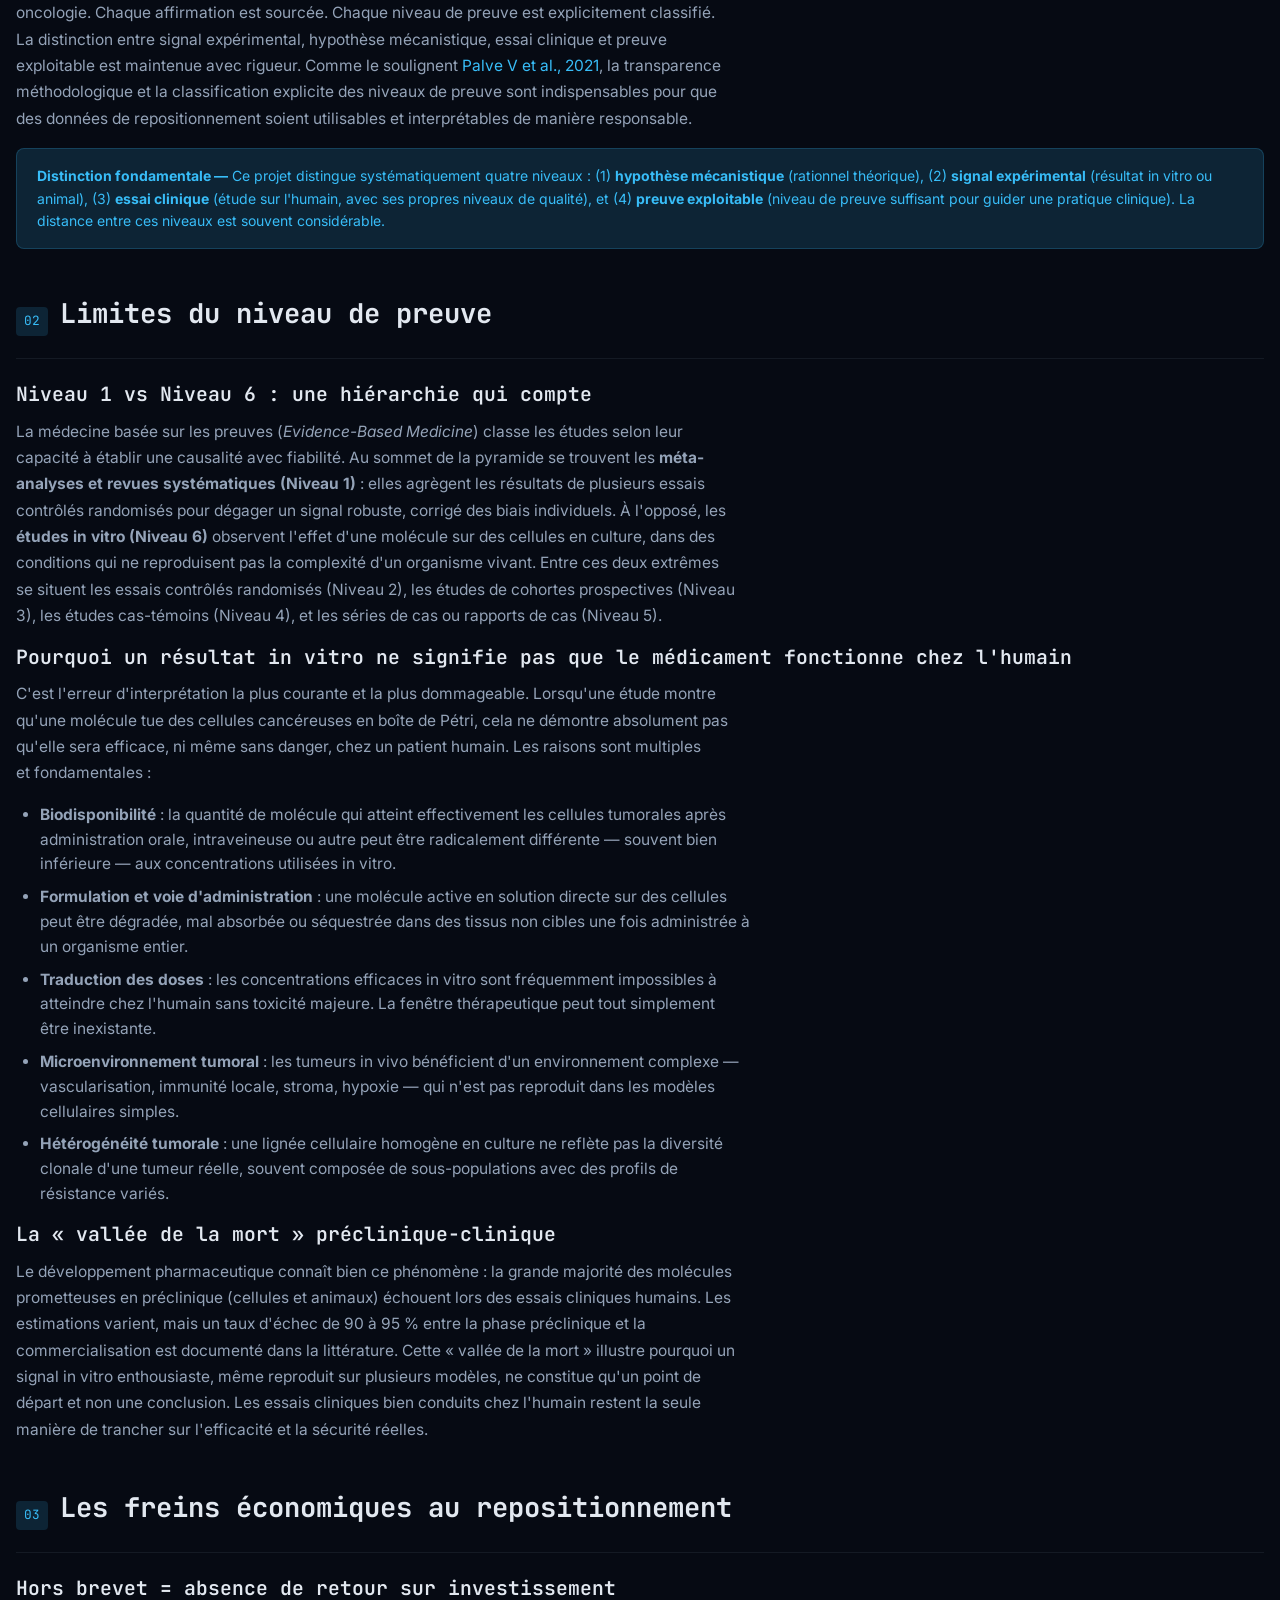
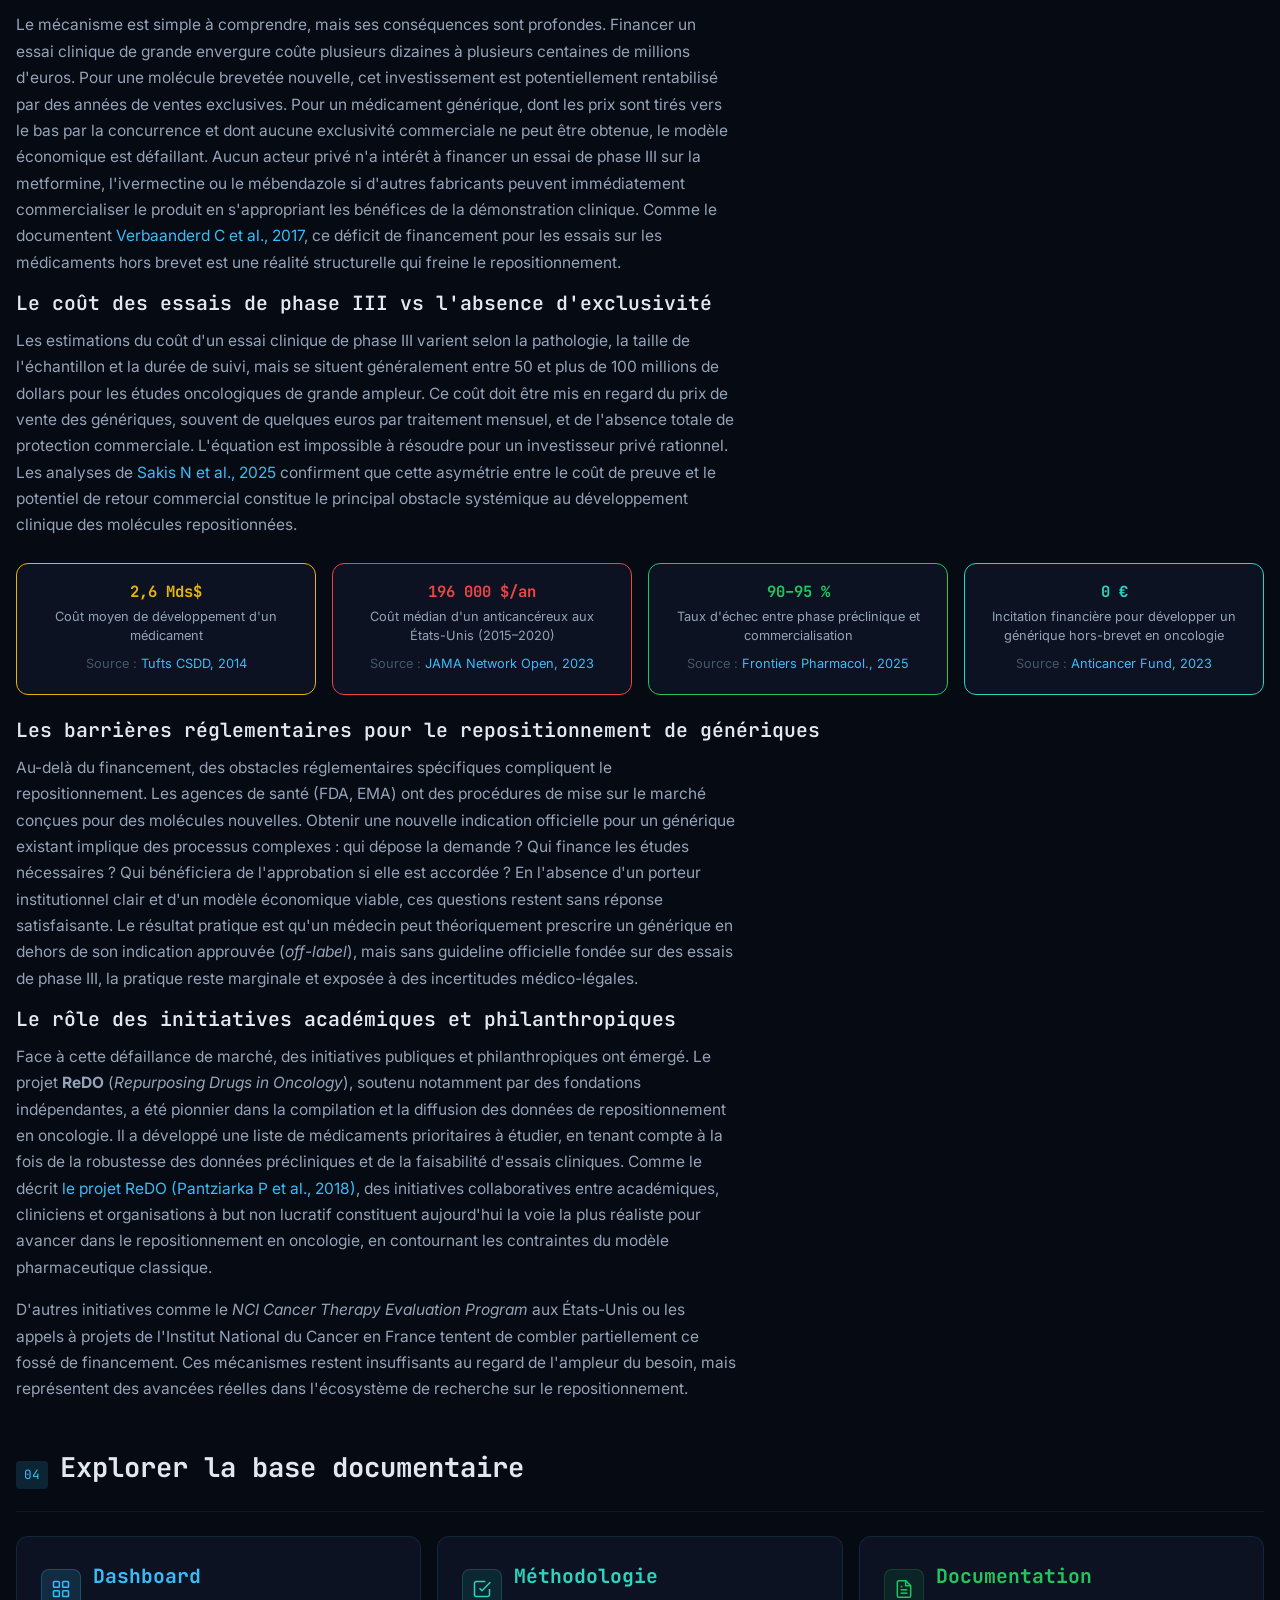
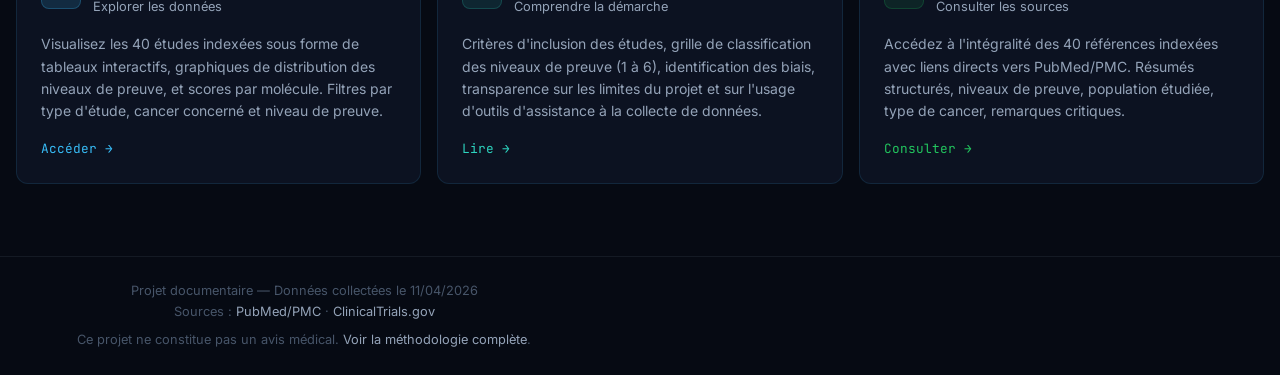
==== commit b3c11d34: "v1.3.1 — Mise à jour dates 11/04/2026 + changelog v1.3.0 - index.html, methode.html, documentation.h" ====
--- a/index.html
+++ b/index.html
@@ -58,7 +58,7 @@
   <div class="status-bar">
     <div class="status-item"><span class="status-dot green"></span> 40 études indexées</div>
     <div class="status-item"><span class="status-dot blue"></span> 7 molécules suivies</div>
-    <div class="status-item"><span class="status-dot yellow"></span> Dernière maj : 07/04/2026</div>
+    <div class="status-item"><span class="status-dot yellow"></span> Dernière maj : 11/04/2026</div>
     <div class="status-item"><span class="status-dot green"></span> Sources : PMC/PubMed</div>
   </div>
 
@@ -286,7 +286,7 @@
        FOOTER
   ============================================================ -->
   <footer class="site-footer">
-    <p>Projet documentaire — Données collectées le 07/04/2026</p>
+    <p>Projet documentaire — Données collectées le 11/04/2026</p>
     <p>Sources : <a href="https://pubmed.ncbi.nlm.nih.gov/" target="_blank" rel="noopener noreferrer">PubMed/PMC</a> · <a href="https://clinicaltrials.gov/" target="_blank" rel="noopener noreferrer">ClinicalTrials.gov</a></p>
     <p style="margin-top: var(--space-2);">Ce projet ne constitue pas un avis médical. <a href="./methode.html">Voir la méthodologie complète</a>.</p>
   </footer>
